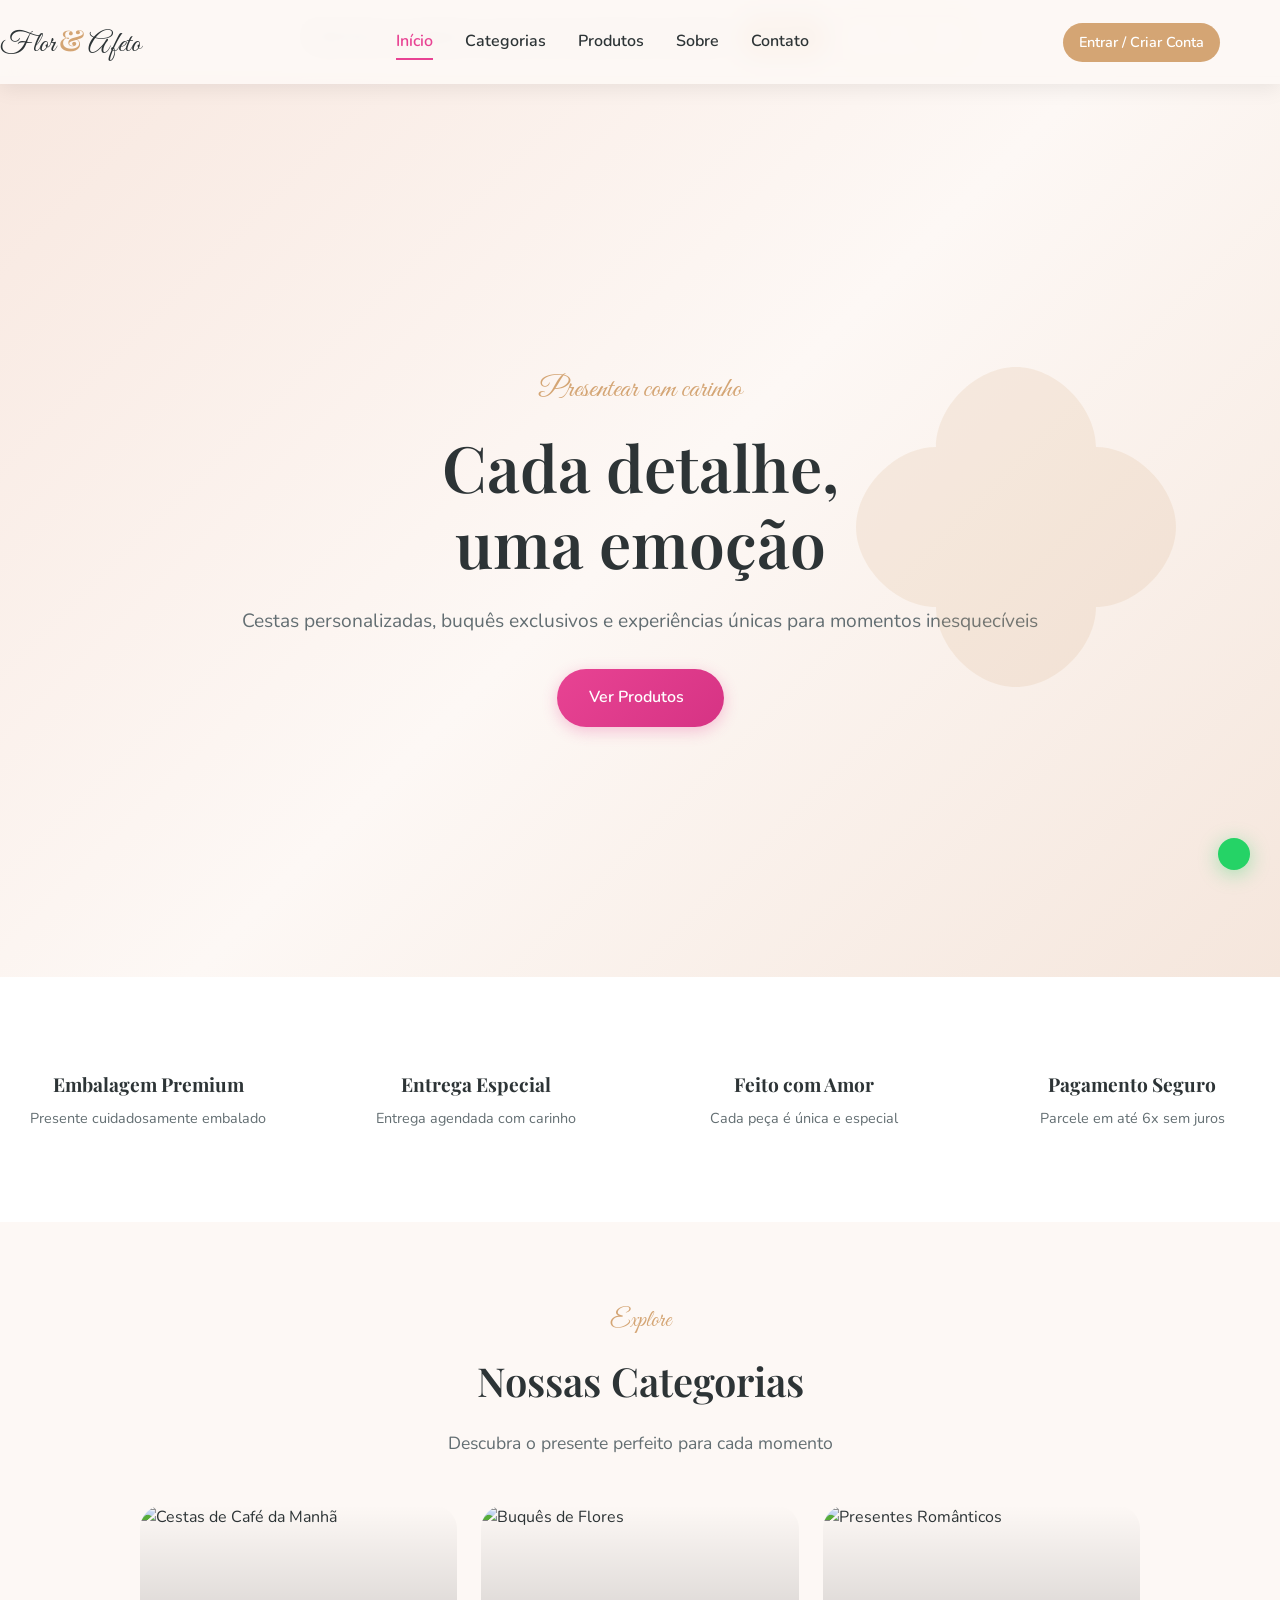
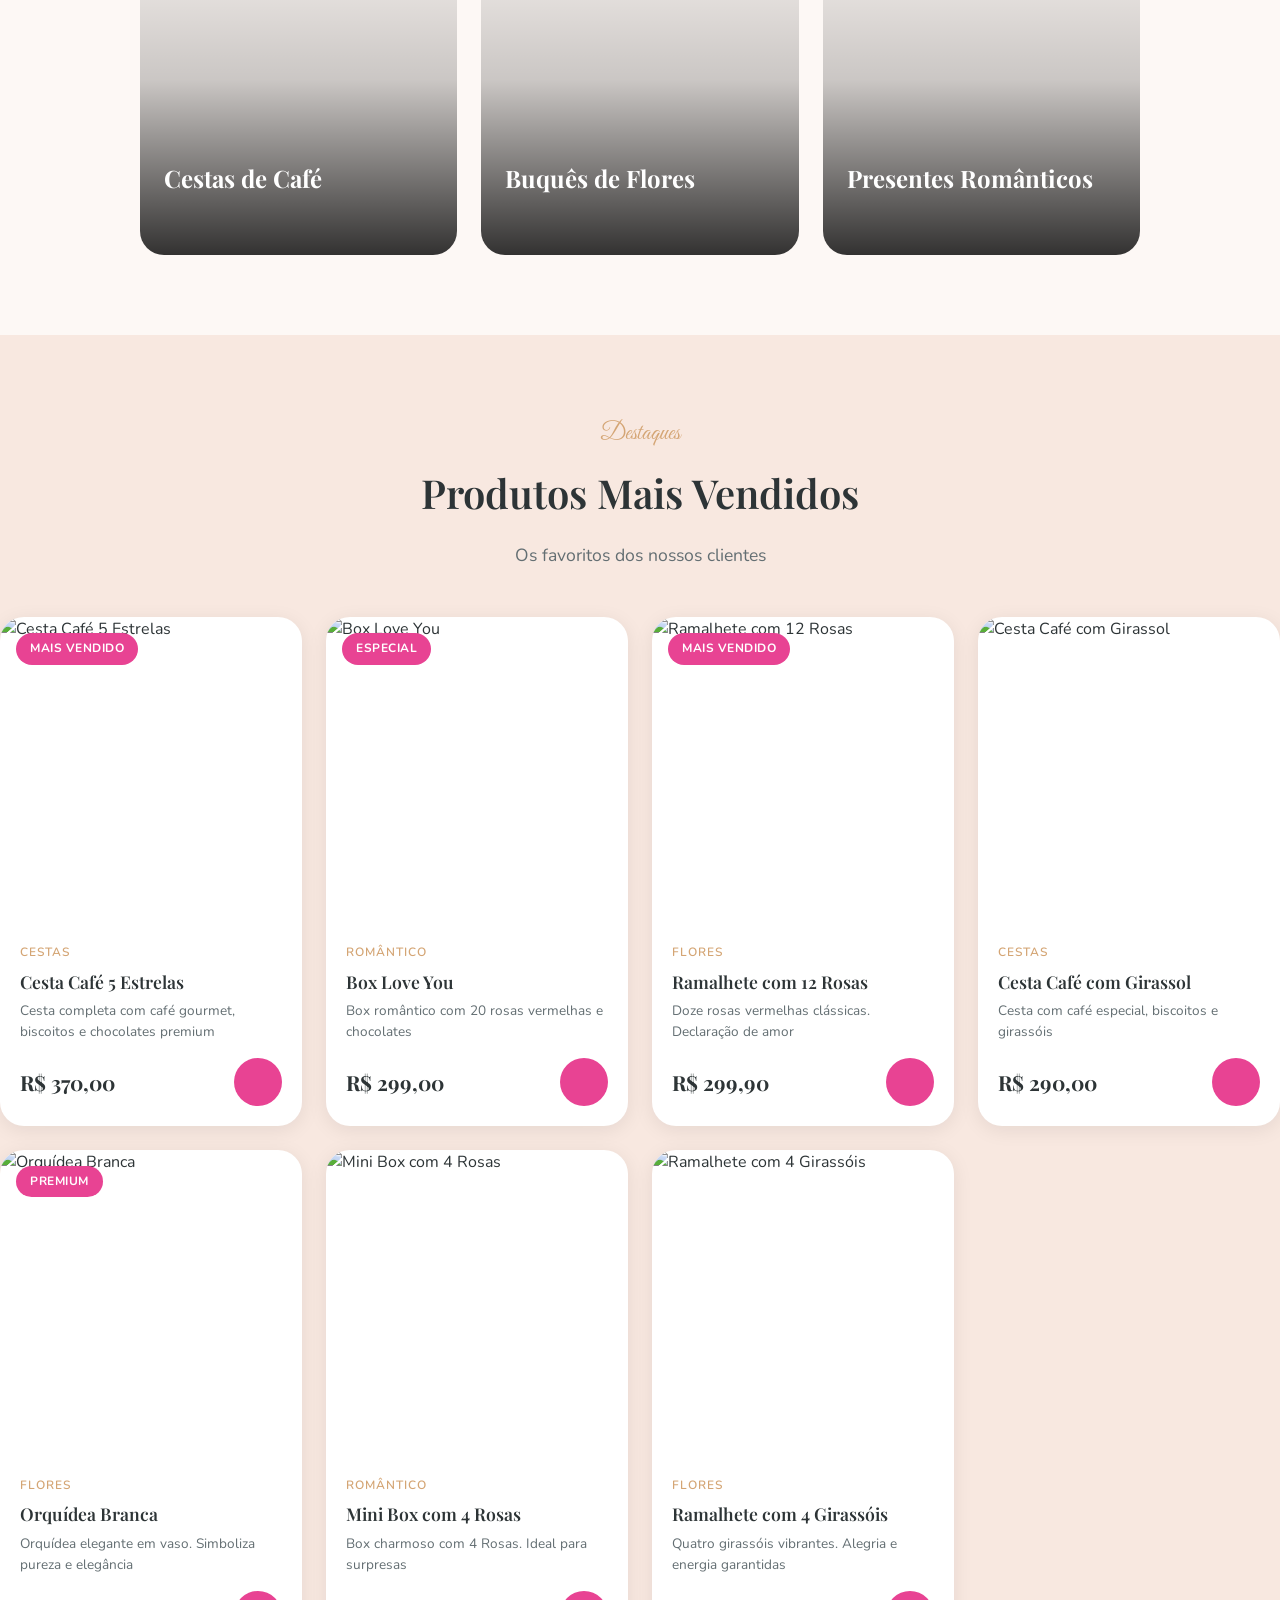
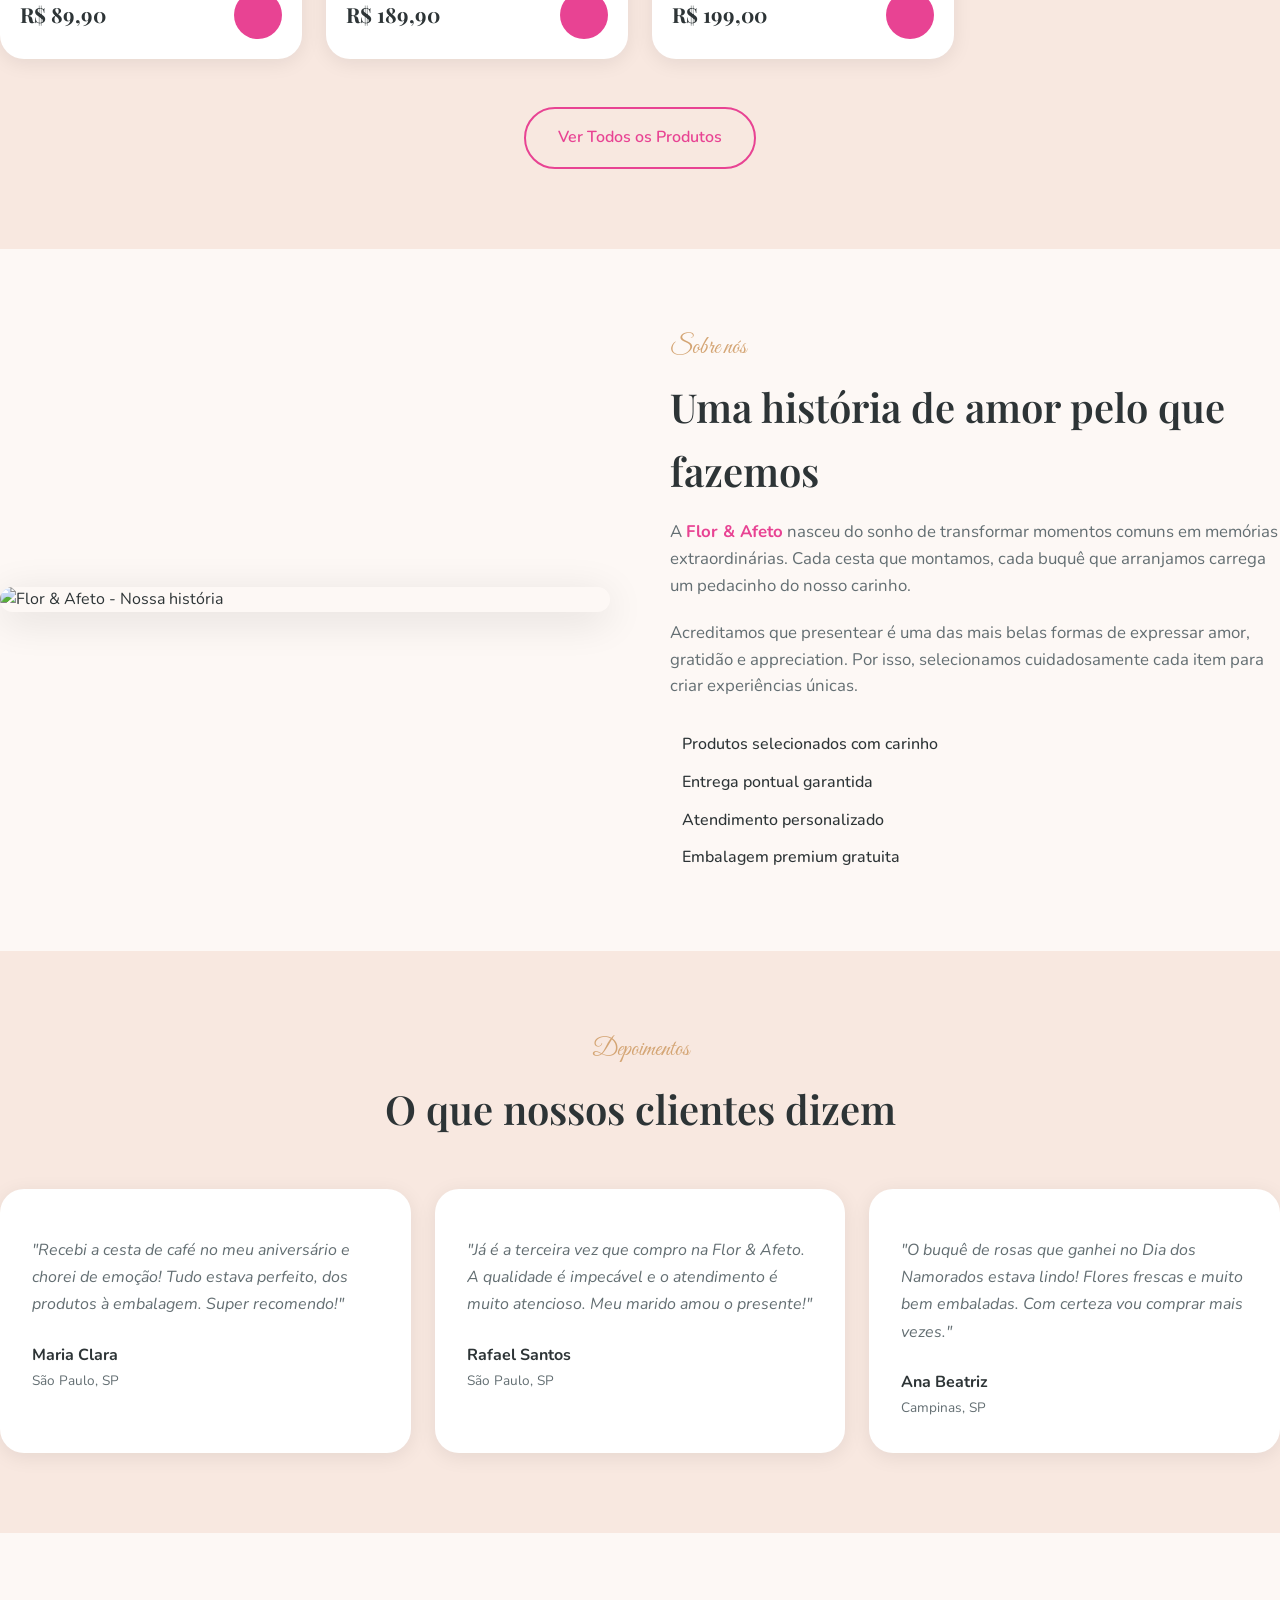
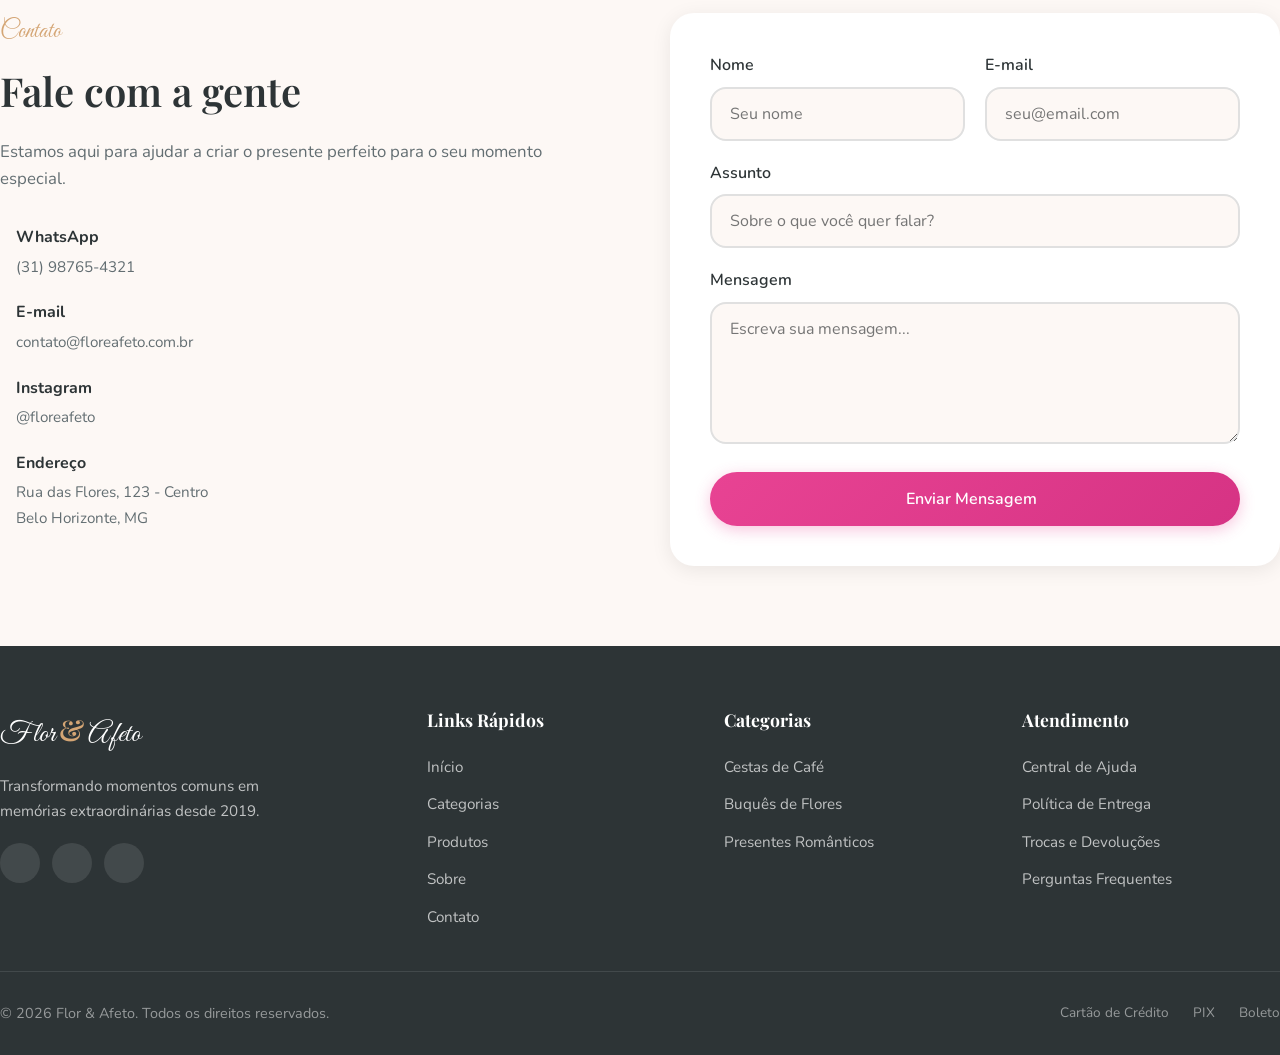
==== index.html @ a525cc41 "Add files via upload" ====
<!DOCTYPE html>
<html lang="pt-BR">
<head>
    <meta charset="UTF-8">
    <meta name="viewport" content="width=device-width, initial-scale=1.0">
    <meta name="description" content="Flor & Afeto - Cestas de café da manhã, buquês de flores e presentes românticos. Surpreenda quem você ama!">
    <title>Flor & Afeto | Presentes que Encantam</title>
    <link rel="preconnect" href="https://fonts.googleapis.com">
    <link rel="preconnect" href="https://fonts.gstatic.com" crossorigin>
    <link href="https://fonts.googleapis.com/css2?family=Great+Vibes&family=Nunito:wght@400;500;600;700&family=Playfair+Display:wght@400;500;600;700&display=swap" rel="stylesheet">
    <link rel="stylesheet" href="https://unpkg.com/@phosphor-icons/web@2.0.3/src/regular/style.css">
    <link rel="stylesheet" href="style.css">
</head>
<body>
    <header class="header" id="header">
        <div class="container header-content">
            <a href="#" class="logo">
                <span class="logo-script">Flor</span>
                <span class="logo-amp">&</span>
                <span class="logo-script">Afeto</span>
            </a>
            
            <nav class="nav" id="nav">
                <ul class="nav-list">
                    <li><a href="#home" class="nav-link active">Início</a></li>
                    <li><a href="#categorias" class="nav-link">Categorias</a></li>
                    <li><a href="#produtos" class="nav-link">Produtos</a></li>
                    <li><a href="#sobre" class="nav-link">Sobre</a></li>
                    <li><a href="#contato" class="nav-link">Contato</a></li>
                </ul>
            </nav>

            <div class="header-actions">
                <a href="conta.html" class="btn-entrar-header" id="btnEntrarHeader" style="background: var(--primary); color: #fff; padding: 8px 16px; border-radius: 20px; text-decoration: none; font-weight: 600; font-size: 0.9rem;">
                    Entrar / Criar Conta
                </a>
                <a href="carrinho.html" class="action-btn cart-btn" aria-label="Carrinho">
                    <i class="ph ph-tote"></i>
                    <span class="cart-count" id="cartCount">0</span>
                </a>
                <button class="menu-toggle" id="menuToggle" aria-label="Menu">
                    <i class="ph ph-list"></i>
                </button>
            </div>
        </div>
    </header>

    <div class="welcome-banner" id="welcomeBanner" style="background: linear-gradient(135deg, var(--primary), var(--primary-dark)); color: #fff; padding: 15px; text-align: center; display: none;">
        <div class="container">
            <p>Olá, <strong id="welcomeName"></strong>! Bem-vindo de volta! <a href="minha-conta.html" style="color: #fff; text-decoration: underline;">Ver minha conta</a></p>
        </div>
    </div>

    <div class="welcome-banner" id="loginBanner" style="background: #f0f0f0; padding: 15px; text-align: center; border-bottom: 1px solid #ddd;">
        <div class="container" style="display: flex; align-items: center; justify-content: center; gap: 15px; flex-wrap: wrap;">
            <p style="margin: 0;">Olá! Entre ou cadastre-se para uma experiência completa!</p>
            <a href="conta.html?mode=login" class="btn" style="background: var(--primary); color: #fff; padding: 8px 20px; border-radius: 20px; text-decoration: none; font-weight: 600;">Entrar</a>
            <a href="conta.html?mode=register" class="btn" style="background: #fff; color: var(--primary); padding: 8px 20px; border-radius: 20px; text-decoration: none; font-weight: 600; border: 2px solid var(--primary);">Criar Conta</a>
        </div>
    </div>

    <main>
        <section class="hero" id="home">
            <div class="hero-bg"></div>
            <div class="container hero-content">
                <p class="hero-subtitle">Presentear com carinho</p>
                <h1 class="hero-title">
                    <span class="hero-title-line">Cada detalhe,</span>
                    <span class="hero-title-line">uma emoção</span>
                </h1>
                <p class="hero-text">Cestas personalizadas, buquês exclusivos e experiências únicas para momentos inesquecíveis</p>
                <a href="#produtos" class="btn btn-primary">
                    <span>Ver Produtos</span>
                    <i class="ph ph-arrow-right"></i>
                </a>
            </div>
            <div class="hero-decoration">
                <svg viewBox="0 0 200 200" class="decoration-flower">
                    <path fill="currentColor" d="M100,20 C120,20 140,40 140,60 C160,60 180,80 180,100 C180,120 160,140 140,140 C140,160 120,180 100,180 C80,180 60,160 60,140 C40,140 20,120 20,100 C20,80 40,60 60,60 C60,40 80,20 100,20 Z"/>
                </svg>
            </div>
        </section>

        <section class="features">
            <div class="container">
                <div class="features-grid">
                    <div class="feature-item">
                        <i class="ph ph-gift"></i>
                        <h3>Embalagem Premium</h3>
                        <p>Presente cuidadosamente embalado</p>
                    </div>
                    <div class="feature-item">
                        <i class="ph ph-truck"></i>
                        <h3>Entrega Especial</h3>
                        <p>Entrega agendada com carinho</p>
                    </div>
                    <div class="feature-item">
                        <i class="ph ph-heart"></i>
                        <h3>Feito com Amor</h3>
                        <p>Cada peça é única e especial</p>
                    </div>
                    <div class="feature-item">
                        <i class="ph ph-credit-card"></i>
                        <h3>Pagamento Seguro</h3>
                        <p>Parcele em até 6x sem juros</p>
                    </div>
                </div>
            </div>
        </section>

        <section class="categorias" id="categorias">
            <div class="container">
                <div class="section-header">
                    <span class="section-tag">Explore</span>
                    <h2 class="section-title">Nossas Categorias</h2>
                    <p class="section-subtitle">Descubra o presente perfeito para cada momento</p>
                </div>
                
                <div class="categorias-grid">
                    <a href="#" class="categoria-card">
                        <div class="categoria-image">
                            <img src="https://i.ibb.co/b5hc6ZSD/Bandeja-de-caf-5-estrelas.png" alt="Cestas de Café da Manhã">
                        </div>
                        <div class="categoria-overlay"></div>
                        <div class="categoria-content">
                            <h3>Cestas de Café</h3>
                            <span class="categoria-link">
                                Ver produtos <i class="ph ph-arrow-right"></i>
                            </span>
                        </div>
                    </a>
                    
                    <a href="#" class="categoria-card">
                        <div class="categoria-image">
                            <img src="https://i.ibb.co/7dTwxJ7t/Ramalhete-com-12-rosas.png" alt="Buquês de Flores">
                        </div>
                        <div class="categoria-overlay"></div>
                        <div class="categoria-content">
                            <h3>Buquês de Flores</h3>
                            <span class="categoria-link">
                                Ver produtos <i class="ph ph-arrow-right"></i>
                            </span>
                        </div>
                    </a>
                    
                    <a href="#" class="categoria-card">
                        <div class="categoria-image">
                            <img src="https://i.ibb.co/zVLy6tqm/Box-love-you.png" alt="Presentes Românticos">
                        </div>
                        <div class="categoria-overlay"></div>
                        <div class="categoria-content">
                            <h3>Presentes Românticos</h3>
                            <span class="categoria-link">
                                Ver produtos <i class="ph ph-arrow-right"></i>
                            </span>
                        </div>
                    </a>
                </div>
            </div>
        </section>

        <section class="produtos" id="produtos">
            <div class="container">
                <div class="section-header">
                    <span class="section-tag">Destaques</span>
                    <h2 class="section-title">Produtos Mais Vendidos</h2>
                    <p class="section-subtitle">Os favoritos dos nossos clientes</p>
                </div>

                <div class="produtos-grid">
                    <article class="produto-card" data-id="1" onclick="abrirProdutoModal(1)">
                        <div class="produto-badge">Mais vendido</div>
                        <div class="produto-image">
                            <img src="https://i.ibb.co/b5hc6ZSD/Bandeja-de-caf-5-estrelas.png" alt="Cesta Café 5 Estrelas">
                        </div>
                        <div class="produto-content">
                            <span class="produto-categoria">Cestas</span>
                            <h3 class="produto-title">Cesta Café 5 Estrelas</h3>
                            <p class="produto-desc">Cesta completa com café gourmet, biscoitos e chocolates premium</p>
                            <div class="produto-footer">
                                <span class="produto-preco">R$ 370,00</span>
                                <button class="btn btn-cart" onclick="event.stopPropagation(); addToCart(1, 'Cesta Café 5 Estrelas', 370.00)">
                                    <i class="ph ph-shopping-bag"></i>
                                </button>
                            </div>
                        </div>
                    </article>

                    <article class="produto-card" data-id="5" onclick="abrirProdutoModal(5)">
                        <div class="produto-badge">Especial</div>
                        <div class="produto-image">
                            <img src="https://i.ibb.co/zVLy6tqm/Box-love-you.png" alt="Box Love You">
                        </div>
                        <div class="produto-content">
                            <span class="produto-categoria">Romântico</span>
                            <h3 class="produto-title">Box Love You</h3>
                            <p class="produto-desc">Box romântico com 20 rosas vermelhas e chocolates</p>
                            <div class="produto-footer">
                                <span class="produto-preco">R$ 299,00</span>
                                <button class="btn btn-cart" onclick="event.stopPropagation(); addToCart(5, 'Box Love You', 299.00)">
                                    <i class="ph ph-shopping-bag"></i>
                                </button>
                            </div>
                        </div>
                    </article>

                    <article class="produto-card" data-id="14" onclick="abrirProdutoModal(14)">
                        <div class="produto-badge">Mais vendido</div>
                        <div class="produto-image">
                            <img src="https://i.ibb.co/7dTwxJ7t/Ramalhete-com-12-rosas.png" alt="Ramalhete com 12 Rosas">
                        </div>
                        <div class="produto-content">
                            <span class="produto-categoria">Flores</span>
                            <h3 class="produto-title">Ramalhete com 12 Rosas</h3>
                            <p class="produto-desc">Doze rosas vermelhas clássicas. Declaração de amor</p>
                            <div class="produto-footer">
                                <span class="produto-preco">R$ 299,90</span>
                                <button class="btn btn-cart" onclick="event.stopPropagation(); addToCart(14, 'Ramalhete com 12 Rosas', 299.90)">
                                    <i class="ph ph-shopping-bag"></i>
                                </button>
                            </div>
                        </div>
                    </article>

                    <article class="produto-card" data-id="2" onclick="abrirProdutoModal(2)">
                        <div class="produto-image">
                            <img src="https://i.ibb.co/HfGWJpn7/Bandeja-de-cafe-com-girassol-e-mimos.png" alt="Cesta Café com Girassol">
                        </div>
                        <div class="produto-content">
                            <span class="produto-categoria">Cestas</span>
                            <h3 class="produto-title">Cesta Café com Girassol</h3>
                            <p class="produto-desc">Cesta com café especial, biscoitos e girassóis</p>
                            <div class="produto-footer">
                                <span class="produto-preco">R$ 290,00</span>
                                <button class="btn btn-cart" onclick="event.stopPropagation(); addToCart(2, 'Cesta Café com Girassol', 290.00)">
                                    <i class="ph ph-shopping-bag"></i>
                                </button>
                            </div>
                        </div>
                    </article>

                    <article class="produto-card" data-id="8" onclick="abrirProdutoModal(8)">
                        <div class="produto-badge">Premium</div>
                        <div class="produto-image">
                            <img src="https://i.ibb.co/rK8gKqh3/Orqu-dea-branca.png" alt="Orquídea Branca">
                        </div>
                        <div class="produto-content">
                            <span class="produto-categoria">Flores</span>
                            <h3 class="produto-title">Orquídea Branca</h3>
                            <p class="produto-desc">Orquídea elegante em vaso. Simboliza pureza e elegância</p>
                            <div class="produto-footer">
                                <span class="produto-preco">R$ 89,90</span>
                                <button class="btn btn-cart" onclick="event.stopPropagation(); addToCart(8, 'Orquídea Branca', 89.90)">
                                    <i class="ph ph-shopping-bag"></i>
                                </button>
                            </div>
                        </div>
                    </article>

                    <article class="produto-card" data-id="7" onclick="abrirProdutoModal(7)">
                        <div class="produto-image">
                            <img src="https://i.ibb.co/v6NSfcHD/Mini-box-com-4-rosas.png" alt="Mini Box com 4 Rosas">
                        </div>
                        <div class="produto-content">
                            <span class="produto-categoria">Romântico</span>
                            <h3 class="produto-title">Mini Box com 4 Rosas</h3>
                            <p class="produto-desc">Box charmoso com 4 Rosas. Ideal para surpresas</p>
                            <div class="produto-footer">
                                <span class="produto-preco">R$ 189,90</span>
                                <button class="btn btn-cart" onclick="event.stopPropagation(); addToCart(7, 'Mini Box com 4 Rosas', 189.90)">
                                    <i class="ph ph-shopping-bag"></i>
                                </button>
                            </div>
                        </div>
                    </article>

                    <article class="produto-card" data-id="17" onclick="abrirProdutoModal(17)">
                        <div class="produto-image">
                            <img src="https://i.ibb.co/FbbLmSxL/Ramalhete-com-4-girass-is.png" alt="Ramalhete com 4 Girassóis">
                        </div>
                        <div class="produto-content">
                            <span class="produto-categoria">Flores</span>
                            <h3 class="produto-title">Ramalhete com 4 Girassóis</h3>
                            <p class="produto-desc">Quatro girassóis vibrantes. Alegria e energia garantidas</p>
                            <div class="produto-footer">
                                <span class="produto-preco">R$ 199,00</span>
                                <button class="btn btn-cart" onclick="event.stopPropagation(); addToCart(17, 'Ramalhete com 4 Girassóis', 199.00)">
                                    <i class="ph ph-shopping-bag"></i>
                                </button>
                            </div>
                        </div>
                    </article>
                </div>

                <div class="produtos-cta">
                    <a href="produtos.html" class="btn btn-secondary">Ver Todos os Produtos</a>
                </div>
            </div>
        </section>

        <section class="sobre" id="sobre">
            <div class="container">
                <div class="sobre-grid">
                    <div class="sobre-image">
                        <img src="https://i.ibb.co/4nxq9tNk/Logo-floral-elegante-com-toques-dourados.png" alt="Flor & Afeto - Nossa história">
                    </div>
                    <div class="sobre-content">
                        <span class="section-tag">Sobre nós</span>
                        <h2 class="section-title">Uma história de amor pelo que fazemos</h2>
                        <p class="sobre-text">
                            A <strong>Flor & Afeto</strong> nasceu do sonho de transformar momentos comuns em memórias extraordinárias. 
                            Cada cesta que montamos, cada buquê que arranjamos carrega um pedacinho do nosso carinho.
                        </p>
                        <p class="sobre-text">
                            Acreditamos que presentear é uma das mais belas formas de expressar amor, gratidão e appreciation. 
                            Por isso, selecionamos cuidadosamente cada item para criar experiências únicas.
                        </p>
                        <div class="sobre-benefits">
                            <div class="benefit-item">
                                <i class="ph ph-check-circle"></i>
                                <span>Produtos selecionados com carinho</span>
                            </div>
                            <div class="benefit-item">
                                <i class="ph ph-check-circle"></i>
                                <span>Entrega pontual garantida</span>
                            </div>
                            <div class="benefit-item">
                                <i class="ph ph-check-circle"></i>
                                <span>Atendimento personalizado</span>
                            </div>
                            <div class="benefit-item">
                                <i class="ph ph-check-circle"></i>
                                <span>Embalagem premium gratuita</span>
                            </div>
                        </div>
                    </div>
                </div>
            </div>
        </section>

        <section class="depoimentos">
            <div class="container">
                <div class="section-header">
                    <span class="section-tag">Depoimentos</span>
                    <h2 class="section-title">O que nossos clientes dizem</h2>
                </div>
                
                <div class="depoimentos-grid">
                    <div class="depoimento-card">
                        <div class="depoimento-stars">
                            <i class="ph ph-star-fill"></i>
                            <i class="ph ph-star-fill"></i>
                            <i class="ph ph-star-fill"></i>
                            <i class="ph ph-star-fill"></i>
                            <i class="ph ph-star-fill"></i>
                        </div>
                        <p class="depoimento-text">
                            "Recebi a cesta de café no meu aniversário e chorei de emoção! Tudo estava perfeito, 
                            dos produtos à embalagem. Super recomendo!"
                        </p>
                        <div class="depoimento-autor">
                                <div>
                                    <strong>Maria Clara</strong>
                                    <span>São Paulo, SP</span>
                                </div>
                            </div>
                    </div>

                    <div class="depoimento-card">
                        <div class="depoimento-stars">
                            <i class="ph ph-star-fill"></i>
                            <i class="ph ph-star-fill"></i>
                            <i class="ph ph-star-fill"></i>
                            <i class="ph ph-star-fill"></i>
                            <i class="ph ph-star-fill"></i>
                        </div>
                        <p class="depoimento-text">
                            "Já é a terceira vez que compro na Flor & Afeto. A qualidade é impecável e o atendimento 
                            é muito atencioso. Meu marido amou o presente!"
                        </p>
                        <div class="depoimento-autor">
                                <div>
                                    <strong>Rafael Santos</strong>
                                    <span>São Paulo, SP</span>
                                </div>
                            </div>
                    </div>

                    <div class="depoimento-card">
                        <div class="depoimento-stars">
                            <i class="ph ph-star-fill"></i>
                            <i class="ph ph-star-fill"></i>
                            <i class="ph ph-star-fill"></i>
                            <i class="ph ph-star-fill"></i>
                            <i class="ph ph-star-fill"></i>
                        </div>
                        <p class="depoimento-text">
                            "O buquê de rosas que ganhei no Dia dos Namorados estava lindo! Flores frescas e 
                            muito bem embaladas. Com certeza vou comprar mais vezes."
                        </p>
                        <div class="depoimento-autor">
                                <div>
                                    <strong>Ana Beatriz</strong>
                                    <span>Campinas, SP</span>
                                </div>
                            </div>
                    </div>
                </div>
            </div>
        </section>

        <section class="contato" id="contato">
            <div class="container">
                <div class="contato-grid">
                    <div class="contato-info">
                        <span class="section-tag">Contato</span>
                        <h2 class="section-title">Fale com a gente</h2>
                        <p class="contato-text">
                            Estamos aqui para ajudar a criar o presente perfeito para o seu momento especial.
                        </p>
                        
                        <div class="contato-items">
                            <div class="contato-item">
                                <i class="ph ph-whatsapp-logo"></i>
                                <div>
                                    <strong>WhatsApp</strong>
                                    <span>(31) 98765-4321</span>
                                </div>
                            </div>
                            <div class="contato-item">
                                <i class="ph ph-envelope"></i>
                                <div>
                                    <strong>E-mail</strong>
                                    <span>contato@floreafeto.com.br</span>
                                </div>
                            </div>
                            <div class="contato-item">
                                <i class="ph ph-instagram-logo"></i>
                                <div>
                                    <strong>Instagram</strong>
                                    <span>@floreafeto</span>
                                </div>
                            </div>
                            <div class="contato-item">
                                <i class="ph ph-map-pin"></i>
                                <div>
                                    <strong>Endereço</strong>
                                    <span>Rua das Flores, 123 - Centro<br>Belo Horizonte, MG</span>
                                </div>
                            </div>
                        </div>
                    </div>
                    
                    <form class="contato-form" id="contatoForm">
                        <div class="form-row">
                            <div class="form-group">
                                <label for="nome">Nome</label>
                                <input type="text" id="nome" placeholder="Seu nome" required>
                            </div>
                            <div class="form-group">
                                <label for="email">E-mail</label>
                                <input type="email" id="email" placeholder="seu@email.com" required>
                            </div>
                        </div>
                        <div class="form-group">
                            <label for="assunto">Assunto</label>
                            <input type="text" id="assunto" placeholder="Sobre o que você quer falar?" required>
                        </div>
                        <div class="form-group">
                            <label for="mensagem">Mensagem</label>
                            <textarea id="mensagem" rows="5" placeholder="Escreva sua mensagem..." required></textarea>
                        </div>
                        <button type="submit" class="btn btn-primary btn-block">
                            <span>Enviar Mensagem</span>
                            <i class="ph ph-paper-plane-tilt"></i>
                        </button>
                    </form>
                </div>
            </div>
        </section>
    </main>

    <footer class="footer">
        <div class="container">
            <div class="footer-grid">
                <div class="footer-brand">
                    <a href="#" class="logo">
                        <span class="logo-script">Flor</span>
                        <span class="logo-amp">&</span>
                        <span class="logo-script">Afeto</span>
                    </a>
                    <p>Transformando momentos comuns em memórias extraordinárias desde 2019.</p>
                    <div class="footer-social">
                        <a href="#" aria-label="Instagram"><i class="ph ph-instagram-logo"></i></a>
                        <a href="#" aria-label="Facebook"><i class="ph ph-facebook-logo"></i></a>
                        <a href="#" aria-label="WhatsApp"><i class="ph ph-whatsapp-logo"></i></a>
                    </div>
                </div>
                
                <div class="footer-links">
                    <h4>Links Rápidos</h4>
                    <ul>
                        <li><a href="#home">Início</a></li>
                        <li><a href="#categorias">Categorias</a></li>
                        <li><a href="#produtos">Produtos</a></li>
                        <li><a href="#sobre">Sobre</a></li>
                        <li><a href="#contato">Contato</a></li>
                    </ul>
                </div>
                
                <div class="footer-links">
                    <h4>Categorias</h4>
                    <ul>
                        <li><a href="#">Cestas de Café</a></li>
                        <li><a href="#">Buquês de Flores</a></li>
                        <li><a href="#">Presentes Românticos</a></li>
                    </ul>
                </div>
                
                <div class="footer-links">
                    <h4>Atendimento</h4>
                    <ul>
                        <li><a href="#">Central de Ajuda</a></li>
                        <li><a href="#">Política de Entrega</a></li>
                        <li><a href="#">Trocas e Devoluções</a></li>
                        <li><a href="#">Perguntas Frequentes</a></li>
                    </ul>
                </div>
            </div>
            
            <div class="footer-bottom">
                <p>&copy; 2026 Flor & Afeto. Todos os direitos reservados.</p>
                <div class="footer-payments">
                    <i class="ph ph-credit-card"></i>
                    <span>Cartão de Crédito</span>
                    <i class="ph ph-barcode"></i>
                    <span>PIX</span>
                    <i class="ph ph-bank"></i>
                    <span>Boleto</span>
                </div>
            </div>
        </div>
    </footer>

    <div class="toast" id="toast">
        <div class="toast-content">
            <i class="ph ph-check-circle"></i>
            <div>
                <strong>Adicionado ao carrinho!</strong>
                <span id="toastProduct">Produto</span>
            </div>
        </div>
    </div>

    <div class="produto-modal" id="produtoModal">
        <div class="produto-modal-overlay" onclick="fecharProdutoModal()"></div>
        <div class="produto-modal-content">
            <button class="produto-modal-close" onclick="fecharProdutoModal()">
                <i class="ph ph-x"></i>
            </button>
            <img id="modalImagem" src="" alt="">
            <div class="produto-modal-info">
                <span class="produto-modal-categoria" id="modalCategoria"></span>
                <h2 class="produto-modal-title" id="modalNome"></h2>
                <p class="produto-modal-desc" id="modalDescricao"></p>
                <div class="produto-modal-inclui">
                    <h4><i class="ph ph-gift"></i> O que está incluído:</h4>
                    <ul id="modalItens"></ul>
                </div>
                <div class="produto-modal-politica">
                    <div class="politica-item">
                        <h4><i class="ph ph-heart-message"></i> Dedicatória/Mensagem</h4>
                        <p>É possível incluir uma mensagem junto ao seu presente! Prossiga com a compra e no campo dados de entrega basta digitar a sua mensagem. Não esqueça de assinar o cartão!<br><br>Caso queira enviar Anonimamente Selecione "Não Quero Mensagem" ou Digite sua mensagem e não assine o cartão. Este campo se encontra na última etapa de seu pedido.</p>
                    </div>
                    <div class="politica-item">
                        <h4><i class="ph ph-arrow-counter-clockwise"></i> Política de Troca</h4>
                        <p>Por se tratar de produtos perecíveis e sazonais, os mesmos podem variar de acordo com a época do ano, estação vigente ou climas inesperados. Porém prezamos ao máximo para enviar nossos arranjos com qualidade excepcional, flores frescas e embaladas com todo carinho e segurança. Poderá em alguns casos haver substituições para que o pedido seja entregue dentro do nosso padrão e prazo requisitado.</p>
                    </div>
                </div>
                <div class="produto-modal-preco">
                    <span class="preco-antigo" id="modalPrecoAntigo"></span>
                    <span class="preco-atual" id="modalPreco"></span>
                </div>
                <button class="btn btn-primary btn-add-cart" id="modalAddCart">
                    <i class="ph ph-shopping-bag"></i>
                    Adicionar ao Carrinho
                </button>
            </div>
        </div>
    </div>

    <script src="produtos-data.js"></script>
    <script src="produtos.js"></script>
    <script src="script.js"></script>
    <script>
        // Check user login and show welcome message
        var userData = localStorage.getItem('florAfetoUser');
        var btnEntrar = document.getElementById('btnEntrarHeader');
        
        if (userData) {
            var user = JSON.parse(userData);
            document.getElementById('welcomeBanner').style.display = 'block';
            document.getElementById('welcomeName').textContent = user.nome || user.email;
            document.getElementById('loginBanner').style.display = 'none';
            if (btnEntrar) {
                btnEntrar.textContent = 'Minha Conta';
                btnEntrar.href = 'minha-conta.html';
            }
        } else {
            document.getElementById('welcomeBanner').style.display = 'none';
            document.getElementById('loginBanner').style.display = 'block';
            if (btnEntrar) {
                btnEntrar.textContent = 'Entrar / Criar Conta';
                btnEntrar.href = 'conta.html';
            }
        }
    </script>
</body>
</html>
---- style.css ----
:root {
    --primary: #D4A574;
    --primary-dark: #c49565;
    --secondary: #2D3436;
    --accent: #E84393;
    --accent-dark: #d63384;
    --background: #FDF8F5;
    --background-alt: #F8E8E0;
    --text: #2D3436;
    --text-light: #636e72;
    --white: #FFFFFF;
    --shadow: 0 4px 20px rgba(0, 0, 0, 0.08);
    --shadow-lg: 0 8px 40px rgba(0, 0, 0, 0.12);
    --radius: 16px;
    --radius-lg: 24px;
    --radius-full: 50px;
    --transition: 0.3s ease;
}

* {
    margin: 0;
    padding: 0;
    box-sizing: border-box;
}

html {
    scroll-behavior: smooth;
}

body {
    font-family: 'Nunito', sans-serif;
    background-color: var(--background);
    color: var(--text);
    line-height: 1.6;
    overflow-x: hidden;
}

img {
    max-width: 100%;
    height: auto;
    display: block;
}

a {
    text-decoration: none;
    color: inherit;
}

ul {
    list-style: none;
}
}

.container {
    width: 100%;
    max-width: 1400px;
    margin: 0 auto;
    padding: 0 24px;
}

.btn {
    display: inline-flex;
    align-items: center;
    justify-content: center;
    gap: 8px;
    padding: 16px 32px;
    border-radius: var(--radius-full);
    font-family: 'Nunito', sans-serif;
    font-weight: 600;
    font-size: 1rem;
    cursor: pointer;
    border: none;
    transition: var(--transition);
}

.btn-primary {
    background: linear-gradient(135deg, var(--accent), var(--accent-dark));
    color: var(--white);
    box-shadow: 0 4px 15px rgba(232, 67, 147, 0.3);
}

.btn-primary:hover {
    transform: translateY(-2px);
    box-shadow: 0 6px 20px rgba(232, 67, 147, 0.4);
}

.btn-primary:active {
    transform: scale(0.98);
}

.btn-secondary {
    background: transparent;
    color: var(--accent);
    border: 2px solid var(--accent);
}

.btn-secondary:hover {
    background: var(--accent);
    color: var(--white);
}

.btn-cart {
    width: 48px;
    height: 48px;
    padding: 0;
    border-radius: 50%;
    background: var(--accent);
    color: var(--white);
}

.btn-cart:hover {
    background: var(--accent-dark);
    transform: scale(1.1);
}

.btn-block {
    width: 100%;
}

.section-header {
    text-align: center;
    margin-bottom: 48px;
}

.section-tag {
    display: inline-block;
    font-family: 'Great Vibes', cursive;
    font-size: 1.5rem;
    color: var(--primary);
    margin-bottom: 8px;
}

.section-title {
    font-family: 'Playfair Display', serif;
    font-size: 2.5rem;
    font-weight: 600;
    color: var(--secondary);
    margin-bottom: 16px;
}

.section-subtitle {
    font-size: 1.1rem;
    color: var(--text-light);
    max-width: 500px;
    margin: 0 auto;
}

.header {
    position: fixed;
    top: 0;
    left: 0;
    right: 0;
    z-index: 1000;
    background: rgba(253, 248, 245, 0.95);
    backdrop-filter: blur(10px);
    box-shadow: var(--shadow);
    padding: 16px 0;
}

.header-content {
    display: flex;
    align-items: center;
    justify-content: space-between;
}

.logo {
    display: flex;
    align-items: baseline;
    gap: 4px;
    font-size: 1.8rem;
}

.logo-script {
    font-family: 'Great Vibes', cursive;
    color: var(--secondary);
}

.logo-amp {
    font-family: 'Playfair Display', serif;
    color: var(--primary);
    font-weight: 600;
}

.nav-list {
    display: flex;
    gap: 32px;
}

.nav-link {
    position: relative;
    font-weight: 600;
    color: var(--text);
    padding: 8px 0;
    transition: var(--transition);
}

.nav-link::after {
    content: '';
    position: absolute;
    bottom: 0;
    left: 0;
    width: 0;
    height: 2px;
    background: var(--accent);
    transition: var(--transition);
}

.nav-link:hover::after,
.nav-link.active::after {
    width: 100%;
}

.nav-link:hover,
.nav-link.active {
    color: var(--accent);
}

.header-actions {
    display: flex;
    align-items: center;
    gap: 16px;
}

.action-btn {
    position: relative;
    width: 44px;
    height: 44px;
    display: flex;
    align-items: center;
    justify-content: center;
    background: transparent;
    border: none;
    cursor: pointer;
    font-size: 1.4rem;
    color: var(--secondary);
    border-radius: 50%;
    transition: var(--transition);
    text-decoration: none;
}

a.action-btn {
    cursor: pointer;
}

.action-btn:hover {
    background: var(--background-alt);
    color: var(--accent);
}

.cart-count {
    position: absolute;
    top: 2px;
    right: 2px;
    width: 18px;
    height: 18px;
    background: var(--accent);
    color: var(--white);
    font-size: 0.7rem;
    font-weight: 700;
    border-radius: 50%;
    display: flex;
    align-items: center;
    justify-content: center;
}

.cart-count:empty,
.cart-count[data-count="0"] {
    display: none;
}

.menu-toggle {
    display: none;
    width: 44px;
    height: 44px;
    align-items: center;
    justify-content: center;
    background: transparent;
    border: none;
    cursor: pointer;
    font-size: 1.6rem;
    color: var(--secondary);
}

.hero {
    position: relative;
    min-height: 100vh;
    display: flex;
    align-items: center;
    justify-content: center;
    padding: 120px 0 80px;
    overflow: hidden;
}

.hero-bg {
    position: absolute;
    top: 0;
    left: 0;
    right: 0;
    bottom: 0;
    background: linear-gradient(135deg, var(--background-alt) 0%, var(--background) 50%, #f5e6dc 100%);
    z-index: -2;
}

.hero-bg::before {
    content: '';
    position: absolute;
    top: 0;
    right: 0;
    width: 50%;
    height: 100%;
    background: url('https://images.unsplash.com/photo-1487530811176-3780de880c2d?w=800&q=80') center/cover;
    opacity: 0.15;
    mask-image: linear-gradient(to left, black, transparent);
    -webkit-mask-image: linear-gradient(to left, black, transparent);
}

.hero-content {
    max-width: 800px;
    width: 100%;
    margin: 0 auto;
    text-align: center;
    animation: fadeInUp 0.8s ease;
}

@keyframes fadeInUp {
    from {
        opacity: 0;
        transform: translateY(30px);
    }
    to {
        opacity: 1;
        transform: translateY(0);
    }
}

.hero-subtitle {
    font-family: 'Great Vibes', cursive;
    font-size: 1.8rem;
    color: var(--primary);
    margin-bottom: 16px;
}

.hero-title {
    font-family: 'Playfair Display', serif;
    font-size: clamp(2.5rem, 5vw, 4rem);
    font-weight: 600;
    line-height: 1.2;
    margin-bottom: 24px;
    text-align: center;
}

.hero-title-line {
    display: block;
    margin: 0 auto;
}

.hero-text {
    font-size: 1.2rem;
    color: var(--text-light);
    margin-bottom: 32px;
    max-width: 100%;
}

.hero-decoration {
    position: absolute;
    right: 5%;
    top: 50%;
    transform: translateY(-50%);
    width: 400px;
    height: 400px;
    color: var(--primary);
    opacity: 0.15;
    animation: float 6s ease-in-out infinite;
}

@keyframes float {
    0%, 100% { transform: translateY(-50%) rotate(0deg); }
    50% { transform: translateY(-55%) rotate(10deg); }
}

.features {
    padding: 60px 0;
    background: var(--white);
}

.features-grid {
    display: grid;
    grid-template-columns: repeat(4, 1fr);
    gap: 32px;
}

.feature-item {
    text-align: center;
    padding: 32px 24px;
    border-radius: var(--radius);
    transition: var(--transition);
}

.feature-item:hover {
    background: var(--background);
}

.feature-item i {
    font-size: 3rem;
    color: var(--accent);
    margin-bottom: 16px;
}

.feature-item h3 {
    font-family: 'Playfair Display', serif;
    font-size: 1.2rem;
    margin-bottom: 8px;
    color: var(--secondary);
}

.feature-item p {
    font-size: 0.9rem;
    color: var(--text-light);
}

.categorias {
    padding: 80px 0;
}

.categorias-grid {
    display: grid;
    grid-template-columns: repeat(3, 1fr);
    gap: 24px;
    max-width: 1000px;
    margin: 0 auto;
}

.categoria-card {
    position: relative;
    height: 350px;
    border-radius: var(--radius-lg);
    overflow: hidden;
    cursor: pointer;
}

.categoria-image {
    position: absolute;
    top: 0;
    left: 0;
    width: 100%;
    height: 100%;
}

.categoria-image img {
    width: 100%;
    height: 100%;
    object-fit: cover;
    transition: transform 0.5s ease;
}

.categoria-card:hover .categoria-image img {
    transform: scale(1.1);
}

.categoria-overlay {
    position: absolute;
    top: 0;
    left: 0;
    right: 0;
    bottom: 0;
    background: linear-gradient(to top, rgba(0, 0, 0, 0.8) 0%, rgba(0, 0, 0, 0.2) 50%, transparent 100%);
    transition: var(--transition);
}

.categoria-card:hover .categoria-overlay {
    background: linear-gradient(to top, rgba(232, 67, 147, 0.9) 0%, rgba(232, 67, 147, 0.4) 50%, transparent 100%);
}

.categoria-content {
    position: absolute;
    bottom: 0;
    left: 0;
    right: 0;
    padding: 24px;
    color: var(--white);
    z-index: 1;
}

.categoria-content h3 {
    font-family: 'Playfair Display', serif;
    font-size: 1.5rem;
    margin-bottom: 8px;
}

.categoria-link {
    display: inline-flex;
    align-items: center;
    gap: 8px;
    font-size: 0.9rem;
    font-weight: 600;
    opacity: 0;
    transform: translateY(10px);
    transition: var(--transition);
}

.categoria-card:hover .categoria-link {
    opacity: 1;
    transform: translateY(0);
}

.produtos {
    padding: 80px 0;
    background: var(--background-alt);
}

.produtos-grid {
    display: grid;
    grid-template-columns: repeat(4, 1fr);
    gap: 24px;
}

.produto-card {
    position: relative;
    background: var(--white);
    border-radius: var(--radius-lg);
    overflow: hidden;
    box-shadow: var(--shadow);
    transition: var(--transition);
}

.produto-card:hover {
    transform: translateY(-8px);
    box-shadow: var(--shadow-lg);
}

.produto-badge {
    position: absolute;
    top: 16px;
    left: 16px;
    padding: 6px 14px;
    background: var(--accent);
    color: var(--white);
    font-size: 0.75rem;
    font-weight: 700;
    border-radius: var(--radius-full);
    text-transform: uppercase;
    letter-spacing: 0.5px;
    z-index: 1;
}

.produto-badge.desconto {
    background: #00b894;
}

.produto-image {
    position: relative;
    aspect-ratio: 1;
    overflow: hidden;
}

.produto-image img {
    width: 100%;
    height: 100%;
    object-fit: cover;
    transition: transform 0.5s ease;
}

.produto-card:hover .produto-image img {
    transform: scale(1.05);
}

.produto-content {
    padding: 20px;
}

.produto-categoria {
    display: inline-block;
    font-size: 0.75rem;
    font-weight: 600;
    color: var(--primary);
    text-transform: uppercase;
    letter-spacing: 1px;
    margin-bottom: 8px;
}

.produto-title {
    font-family: 'Playfair Display', serif;
    font-size: 1.1rem;
    font-weight: 600;
    color: var(--secondary);
    margin-bottom: 8px;
    line-height: 1.3;
}

.produto-desc {
    font-size: 0.85rem;
    color: var(--text-light);
    margin-bottom: 16px;
    line-height: 1.5;
}

.produto-footer {
    display: flex;
    align-items: center;
    justify-content: space-between;
}

.produto-preco {
    font-family: 'Playfair Display', serif;
    font-size: 1.3rem;
    font-weight: 700;
    color: var(--secondary);
}

.preco-antigo {
    font-size: 0.9rem;
    color: var(--text-light);
    text-decoration: line-through;
    margin-right: 8px;
    font-weight: 400;
}

.produtos-cta {
    text-align: center;
    margin-top: 48px;
}

.sobre {
    padding: 80px 0;
}

.sobre-grid {
    display: grid;
    grid-template-columns: 1fr 1fr;
    gap: 60px;
    align-items: center;
}

.sobre-image {
    position: relative;
}

.sobre-image img {
    border-radius: var(--radius-lg);
    box-shadow: var(--shadow-lg);
}

.sobre-image-accent {
    position: absolute;
    top: -20px;
    left: -20px;
    width: 100%;
    height: 100%;
    border: 3px solid var(--primary);
    border-radius: var(--radius-lg);
    z-index: -1;
}

.sobre-content .section-title {
    text-align: left;
}

.sobre-text {
    color: var(--text-light);
    margin-bottom: 20px;
    font-size: 1.05rem;
}

.sobre-text strong {
    color: var(--accent);
}

.sobre-benefits {
    display: grid;
    gap: 12px;
    margin-top: 32px;
}

.benefit-item {
    display: flex;
    align-items: center;
    gap: 12px;
    font-weight: 500;
}

.benefit-item i {
    font-size: 1.4rem;
    color: var(--accent);
}

.depoimentos {
    padding: 80px 0;
    background: var(--background-alt);
}

.depoimentos-grid {
    display: grid;
    grid-template-columns: repeat(3, 1fr);
    gap: 24px;
}

.depoimento-card {
    background: var(--white);
    padding: 32px;
    border-radius: var(--radius-lg);
    box-shadow: var(--shadow);
}

.depoimento-stars {
    display: flex;
    gap: 4px;
    margin-bottom: 16px;
}

.depoimento-stars i {
    color: #f1c40f;
    font-size: 1.1rem;
}

.depoimento-text {
    font-size: 1rem;
    color: var(--text-light);
    line-height: 1.7;
    margin-bottom: 24px;
    font-style: italic;
}

.depoimento-autor {
    display: flex;
    align-items: center;
    gap: 12px;
}

.depoimento-autor img {
    width: 50px;
    height: 50px;
    border-radius: 50%;
    object-fit: cover;
}

.depoimento-autor strong {
    display: block;
    color: var(--secondary);
}

.depoimento-autor span {
    font-size: 0.85rem;
    color: var(--text-light);
}

.newsletter {
    padding: 60px 0;
    background: linear-gradient(135deg, var(--accent), var(--accent-dark));
}

.newsletter-content {
    display: flex;
    align-items: center;
    justify-content: space-between;
    gap: 40px;
}

.newsletter-text {
    color: var(--white);
}

.newsletter-text h2 {
    font-family: 'Playfair Display', serif;
    font-size: 1.8rem;
    margin-bottom: 8px;
}

.newsletter-text p {
    opacity: 0.9;
}

.newsletter-form {
    flex: 1;
    max-width: 500px;
}

.input-group {
    display: flex;
    gap: 12px;
}

.input-group input {
    flex: 1;
    padding: 16px 24px;
    border: none;
    border-radius: var(--radius-full);
    font-family: 'Nunito', sans-serif;
    font-size: 1rem;
    background: var(--white);
}

.input-group input:focus {
    outline: 3px solid rgba(255, 255, 255, 0.3);
}

.input-group .btn-primary {
    background: var(--secondary);
    box-shadow: 0 4px 15px rgba(0, 0, 0, 0.2);
}

.input-group .btn-primary:hover {
    background: var(--text);
}

.newsletter-success {
    display: none;
    align-items: center;
    gap: 8px;
    color: var(--white);
    margin-top: 12px;
    font-weight: 600;
}

.newsletter-success.show {
    display: flex;
    animation: fadeInUp 0.3s ease;
}

.contato {
    padding: 80px 0;
}

.contato-grid {
    display: grid;
    grid-template-columns: 1fr 1fr;
    gap: 60px;
}

.contato-info .section-title {
    text-align: left;
}

.contato-text {
    color: var(--text-light);
    margin-bottom: 32px;
    font-size: 1.05rem;
}

.contato-items {
    display: grid;
    gap: 20px;
}

.contato-item {
    display: flex;
    align-items: flex-start;
    gap: 16px;
}

.contato-item i {
    font-size: 1.8rem;
    color: var(--accent);
}

.contato-item strong {
    display: block;
    margin-bottom: 4px;
}

.contato-item span {
    color: var(--text-light);
    font-size: 0.95rem;
}

.contato-form {
    background: var(--white);
    padding: 40px;
    border-radius: var(--radius-lg);
    box-shadow: var(--shadow);
}

.form-row {
    display: grid;
    grid-template-columns: 1fr 1fr;
    gap: 20px;
}

.form-group {
    margin-bottom: 20px;
}

.form-group label {
    display: block;
    font-weight: 600;
    margin-bottom: 8px;
    color: var(--secondary);
}

.form-group input,
.form-group textarea {
    width: 100%;
    padding: 14px 18px;
    border: 2px solid #e0e0e0;
    border-radius: var(--radius);
    font-family: 'Nunito', sans-serif;
    font-size: 1rem;
    transition: var(--transition);
    background: var(--background);
}

.form-group input:focus,
.form-group textarea:focus {
    outline: none;
    border-color: var(--accent);
    background: var(--white);
}

.form-group textarea {
    resize: vertical;
    min-height: 120px;
}

.footer {
    background: var(--secondary);
    color: var(--white);
    padding: 60px 0 30px;
}

.footer-grid {
    display: grid;
    grid-template-columns: 1.5fr repeat(3, 1fr);
    gap: 40px;
    margin-bottom: 40px;
}

.footer-brand .logo {
    margin-bottom: 16px;
}

.footer-brand .logo-script {
    color: var(--white);
}

.footer-brand p {
    color: rgba(255, 255, 255, 0.7);
    font-size: 0.95rem;
    margin-bottom: 20px;
    max-width: 280px;
}

.footer-social {
    display: flex;
    gap: 12px;
}

.footer-social a {
    width: 40px;
    height: 40px;
    display: flex;
    align-items: center;
    justify-content: center;
    background: rgba(255, 255, 255, 0.1);
    border-radius: 50%;
    font-size: 1.2rem;
    transition: var(--transition);
}

.footer-social a:hover {
    background: var(--accent);
    transform: translateY(-3px);
}

.footer-links h4 {
    font-family: 'Playfair Display', serif;
    font-size: 1.1rem;
    margin-bottom: 20px;
}

.footer-links ul {
    display: grid;
    gap: 12px;
}

.footer-links a {
    color: rgba(255, 255, 255, 0.7);
    font-size: 0.95rem;
    transition: var(--transition);
}

.footer-links a:hover {
    color: var(--primary);
}

.footer-bottom {
    display: flex;
    align-items: center;
    justify-content: space-between;
    padding-top: 30px;
    border-top: 1px solid rgba(255, 255, 255, 0.1);
}

.footer-bottom p {
    color: rgba(255, 255, 255, 0.5);
    font-size: 0.9rem;
}

.footer-payments {
    display: flex;
    align-items: center;
    gap: 12px;
    color: rgba(255, 255, 255, 0.5);
    font-size: 0.85rem;
}

.footer-payments i {
    font-size: 1.4rem;
}

.toast {
    position: fixed;
    bottom: 30px;
    right: 30px;
    background: var(--white);
    padding: 16px 24px;
    border-radius: var(--radius);
    box-shadow: var(--shadow-lg);
    display: flex;
    align-items: center;
    gap: 12px;
    transform: translateX(150%);
    transition: transform 0.4s ease;
    z-index: 2000;
}

.toast.show {
    transform: translateX(0);
}

.toast-content {
    display: flex;
    align-items: center;
    gap: 12px;
}

.toast-content i {
    font-size: 1.5rem;
    color: #00b894;
}

.toast-content strong {
    display: block;
    color: var(--secondary);
}

.toast-content span {
    color: var(--text-light);
    font-size: 0.9rem;
}

@media (max-width: 1200px) {
    .hero-decoration {
        display: none;
    }
    
    .categorias-grid,
    .produtos-grid {
        grid-template-columns: repeat(2, 1fr);
    }
    
    .footer-grid {
        grid-template-columns: repeat(2, 1fr);
    }
}

@media (max-width: 992px) {
    .nav {
        position: fixed;
        top: 76px;
        right: -100%;
        width: 280px;
        height: calc(100vh - 76px);
        background: var(--white);
        padding: 40px 24px;
        box-shadow: var(--shadow-lg);
        transition: right 0.4s ease;
    }
    
    .nav.active {
        right: 0;
    }
    
    .hero {
        padding: 100px 0 60px;
        min-height: auto;
    }
    
    .hero-title {
        font-size: 2rem;
    }
    
    .hero-text {
        font-size: 1rem;
    }
    
    .depoimentos-grid {
        grid-template-columns: repeat(3, 1fr);
    }
}

@media (max-width: 768px) {
    .hero {
        padding: 100px 0 60px;
        min-height: auto;
    }
    
    .hero-title {
        font-size: 2rem;
    }
    
    .hero-text {
        font-size: 1rem;
    }
    
    .categorias-grid,
    .produtos-grid {
        grid-template-columns: repeat(2, 1fr);
    }
    
    .depoimentos-grid {
        grid-template-columns: repeat(3, 1fr);
    }
}

@media (max-width: 576px) {
    .hero {
        padding: 100px 0 60px;
        min-height: auto;
    }
    
    .hero-title {
        font-size: 2rem;
    }
    
    .hero-text {
        font-size: 1rem;
    }
    
    .section-title {
        font-size: 2rem;
    }
    
    .categorias-grid,
    .produtos-grid {
        grid-template-columns: 1fr;
    }
    
    .categoria-card {
        height: 250px;
    }
    
    .features-grid {
        grid-template-columns: 1fr;
        gap: 16px;
    }
    
    .input-group {
        flex-direction: column;
    }
    
    .input-group .btn {
        width: 100%;
    }
    
    .form-row {
        grid-template-columns: 1fr;
    }
    
    .contato-form {
        padding: 24px;
    }
    
    .footer-grid {
        grid-template-columns: 1fr;
        text-align: center;
    }
    
    .footer-brand p {
        max-width: 100%;
    }
    
    .footer-social {
        justify-content: center;
    }
    
    .footer-links ul {
        display: flex;
        flex-wrap: wrap;
        justify-content: center;
        gap: 8px 16px;
    }
    
    .toast {
        left: 20px;
        right: 20px;
        bottom: 20px;
    }
}

@media (max-width: 576px) {
    .container {
        padding: 0 12px;
    }
    
    .btn {
        padding: 12px 20px;
        font-size: 0.85rem;
    }
    
    .hero-content {
        padding-right: 0;
    }
    
    .section-title {
        font-size: 1.5rem;
    }
    
    .section-subtitle {
        font-size: 0.9rem;
    }
    
    .newsletter-text h2 {
        font-size: 1.3rem;
    }
}

.produto-modal {
    display: none;
    position: fixed;
    top: 0;
    left: 0;
    width: 100%;
    height: 100%;
    z-index: 1000;
    padding: 20px;
    box-sizing: border-box;
}

.produto-modal.show {
    display: flex;
    align-items: center;
    justify-content: center;
}

.produto-modal-overlay {
    position: absolute;
    top: 0;
    left: 0;
    width: 100%;
    height: 100%;
    background: rgba(0, 0, 0, 0.6);
    backdrop-filter: blur(4px);
}

.produto-modal-content {
    position: relative;
    background: var(--white);
    border-radius: var(--radius-lg);
    max-width: 520px;
    width: 100%;
    max-height: 95vh;
    overflow-y: auto;
    box-shadow: 0 10px 40px rgba(0,0,0,0.2);
}

.produto-modal-content > img {
    width: 100%;
    height: 280px;
    object-fit: contain;
    background: #f5f5f5;
    display: block;
}

.produto-modal-close {
    position: absolute;
    top: 12px;
    right: 12px;
    width: 32px;
    height: 32px;
    border-radius: 50%;
    background: var(--white);
    border: none;
    cursor: pointer;
    display: flex;
    align-items: center;
    justify-content: center;
    font-size: 1.2rem;
    color: var(--secondary);
    box-shadow: 0 2px 8px rgba(0,0,0,0.15);
    z-index: 1;
    transition: var(--transition);
}

.produto-modal-close:hover {
    background: var(--accent);
    color: var(--white);
}

.produto-modal-info {
    padding: 16px;
    display: flex;
    flex-direction: column;
    gap: 10px;
    max-height: 350px;
    overflow-y: auto;
}

.produto-modal-categoria {
    font-size: 0.75rem;
    font-weight: 700;
    color: var(--primary);
    text-transform: uppercase;
    letter-spacing: 1px;
}

.produto-modal-title {
    font-family: 'Playfair Display', serif;
    font-size: 1.2rem;
    color: var(--secondary);
    line-height: 1.2;
    margin: 0;
}

.produto-modal-desc {
    font-size: 0.8rem;
    color: var(--text-light);
    line-height: 1.4;
    margin: 0;
}

.produto-modal-inclui {
    background: var(--background);
    padding: 12px;
    border-radius: var(--radius);
}

.produto-modal-inclui h4 {
    font-size: 0.85rem;
    color: var(--secondary);
    margin: 0 0 8px 0;
    display: flex;
    align-items: center;
    gap: 6px;
}

.produto-modal-inclui ul {
    list-style: none;
    padding: 0;
    margin: 0;
    display: grid;
    grid-template-columns: repeat(2, 1fr);
    gap: 6px;
}

.produto-modal-inclui li {
    font-size: 0.7rem;
    color: var(--text-light);
    background: #fff;
    padding: 5px 8px;
    border-radius: 6px;
    border: 1px solid #eee;
    text-align: center;
}

.produto-modal-inclui li::before {
    display: none;
}

.produto-modal-politica {
    background: #fff9e6;
    border: 1px solid #f0d78c;
    border-radius: var(--radius);
    padding: 10px;
    display: flex;
    flex-direction: column;
    gap: 8px;
}

.politica-item h4 {
    font-size: 0.72rem;
    color: var(--secondary);
    margin: 0 0 3px 0;
    display: flex;
    align-items: center;
    gap: 4px;
}

.politica-item p {
    font-size: 0.65rem;
    color: var(--text-light);
    line-height: 1.3;
    margin: 0;
}

.politica-item h4 i {
    color: var(--accent);
}

.politica-item p {
    font-size: 0.75rem;
    color: var(--text-light);
    line-height: 1.4;
    margin: 0;
}

.produto-modal-preco {
    padding-top: 8px;
    border-top: 1px solid #eee;
    display: flex;
    align-items: center;
    gap: 8px;
}

.produto-modal-preco .preco-antigo {
    font-size: 0.75rem;
    color: var(--text-light);
    text-decoration: line-through;
}

.produto-modal-preco .preco-atual {
    font-family: 'Playfair Display', serif;
    font-size: 1.3rem;
    font-weight: 700;
    color: var(--secondary);
}

.btn-add-cart {
    width: 100%;
    padding: 10px;
    font-size: 0.85rem;
    display: flex;
    align-items: center;
    justify-content: center;
    gap: 6px;
}

@media (max-width: 768px) {
    .produto-modal-content {
        max-width: 95%;
        max-height: 90vh;
    }
    
    .produto-modal-content > img {
        height: 220px;
    }
}
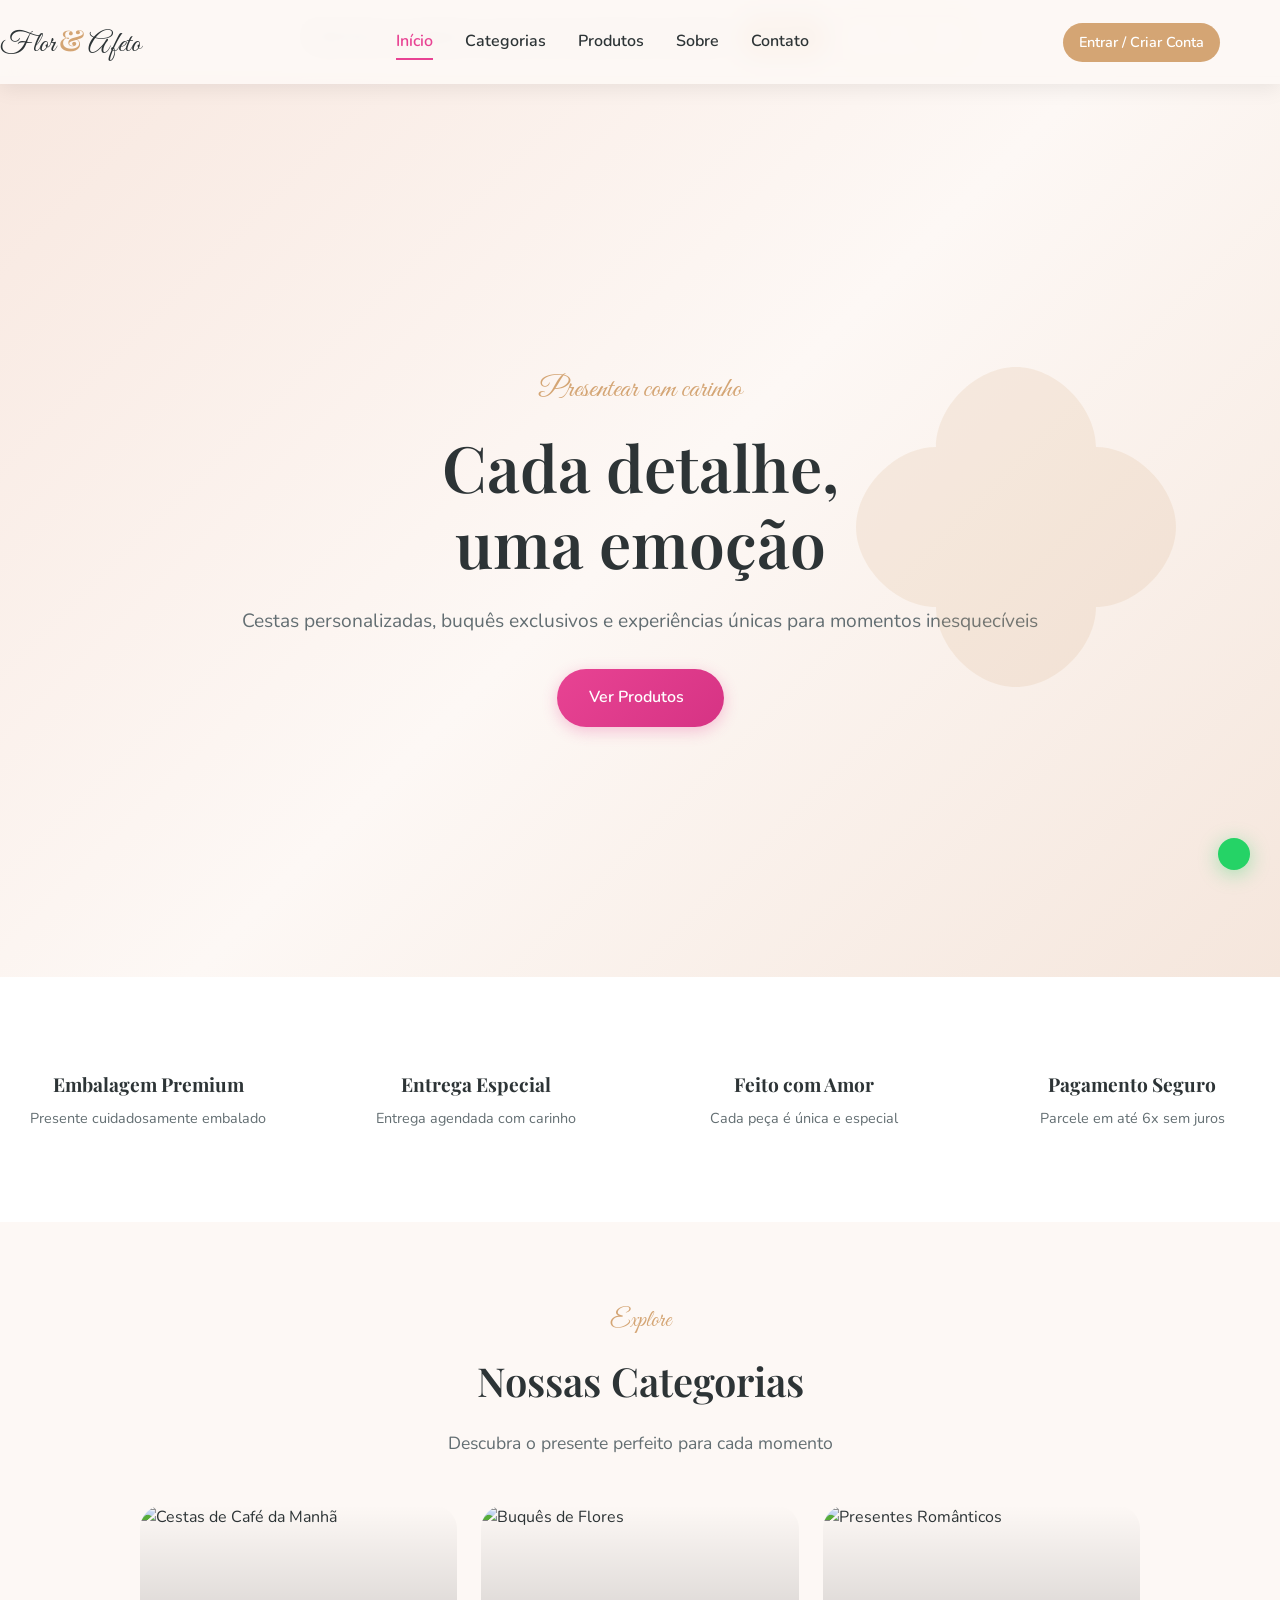
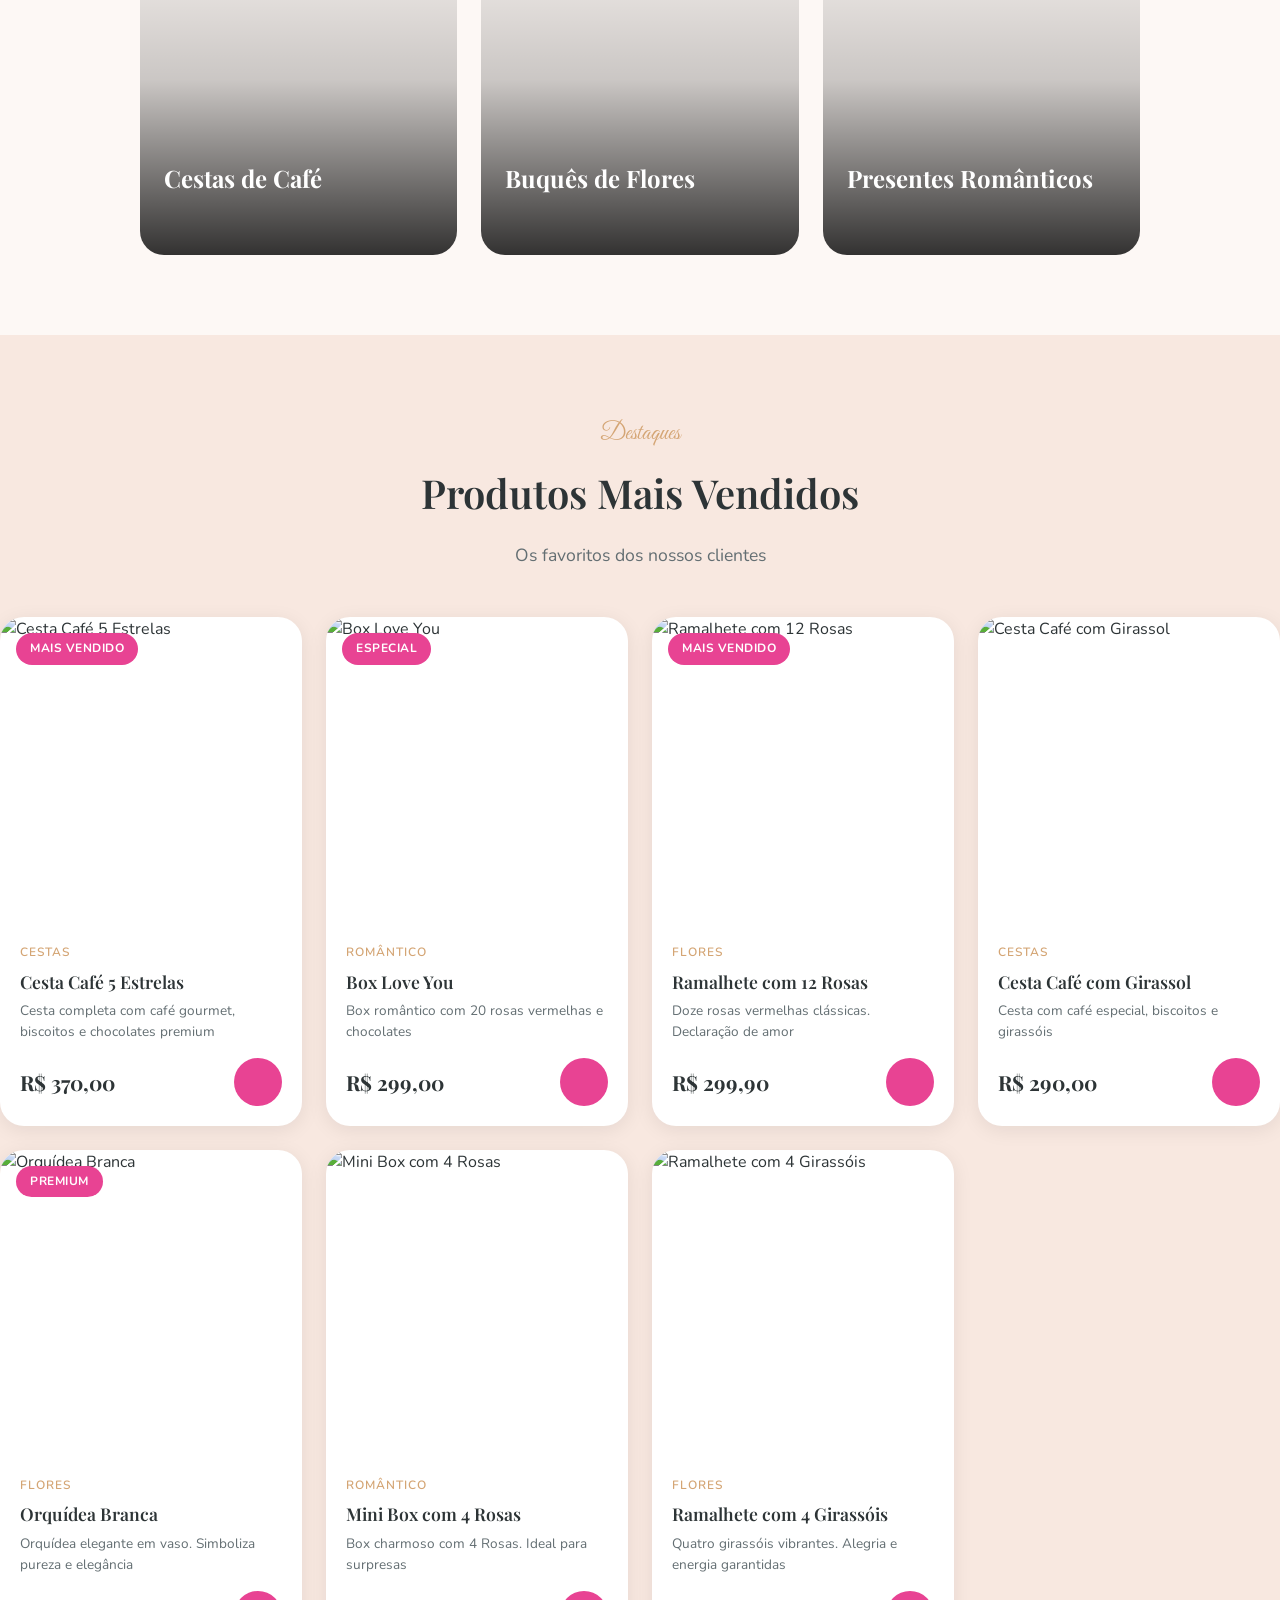
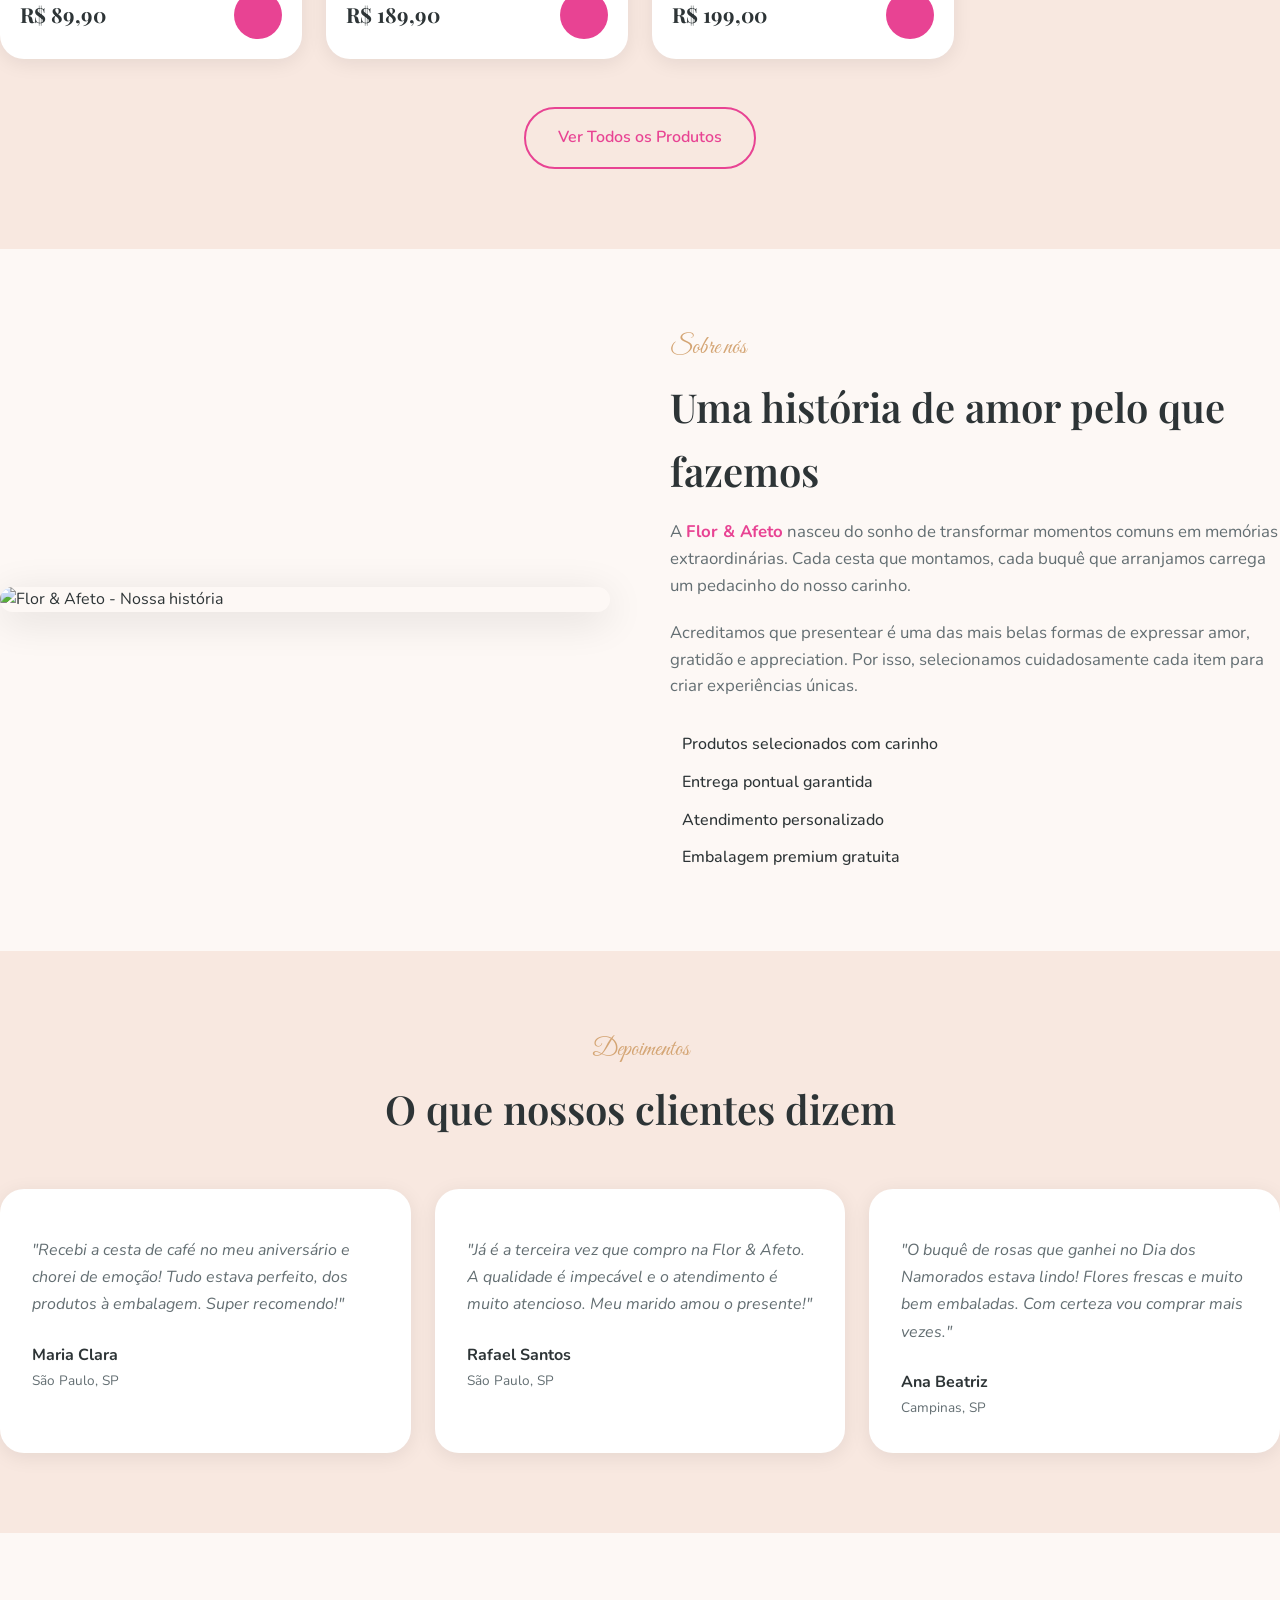
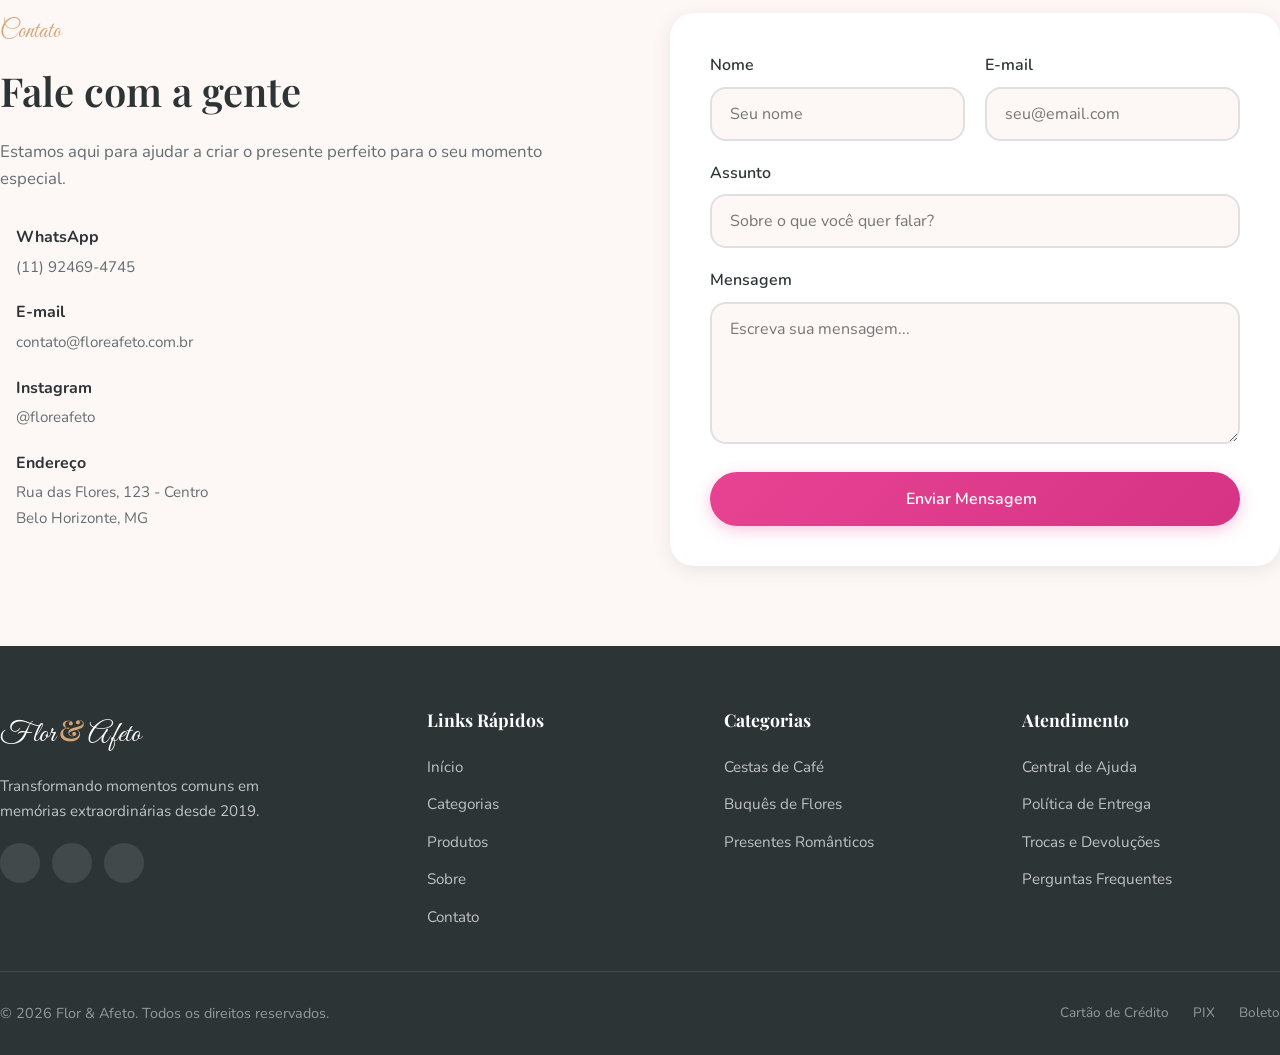
==== commit 3b939826: "Add files via upload" ====
--- a/index.html
+++ b/index.html
@@ -424,7 +424,7 @@
                                 <i class="ph ph-whatsapp-logo"></i>
                                 <div>
                                     <strong>WhatsApp</strong>
-                                    <span>(31) 98765-4321</span>
+                                    <span>(11) 92469-4745</span>
                                 </div>
                             </div>
                             <div class="contato-item">
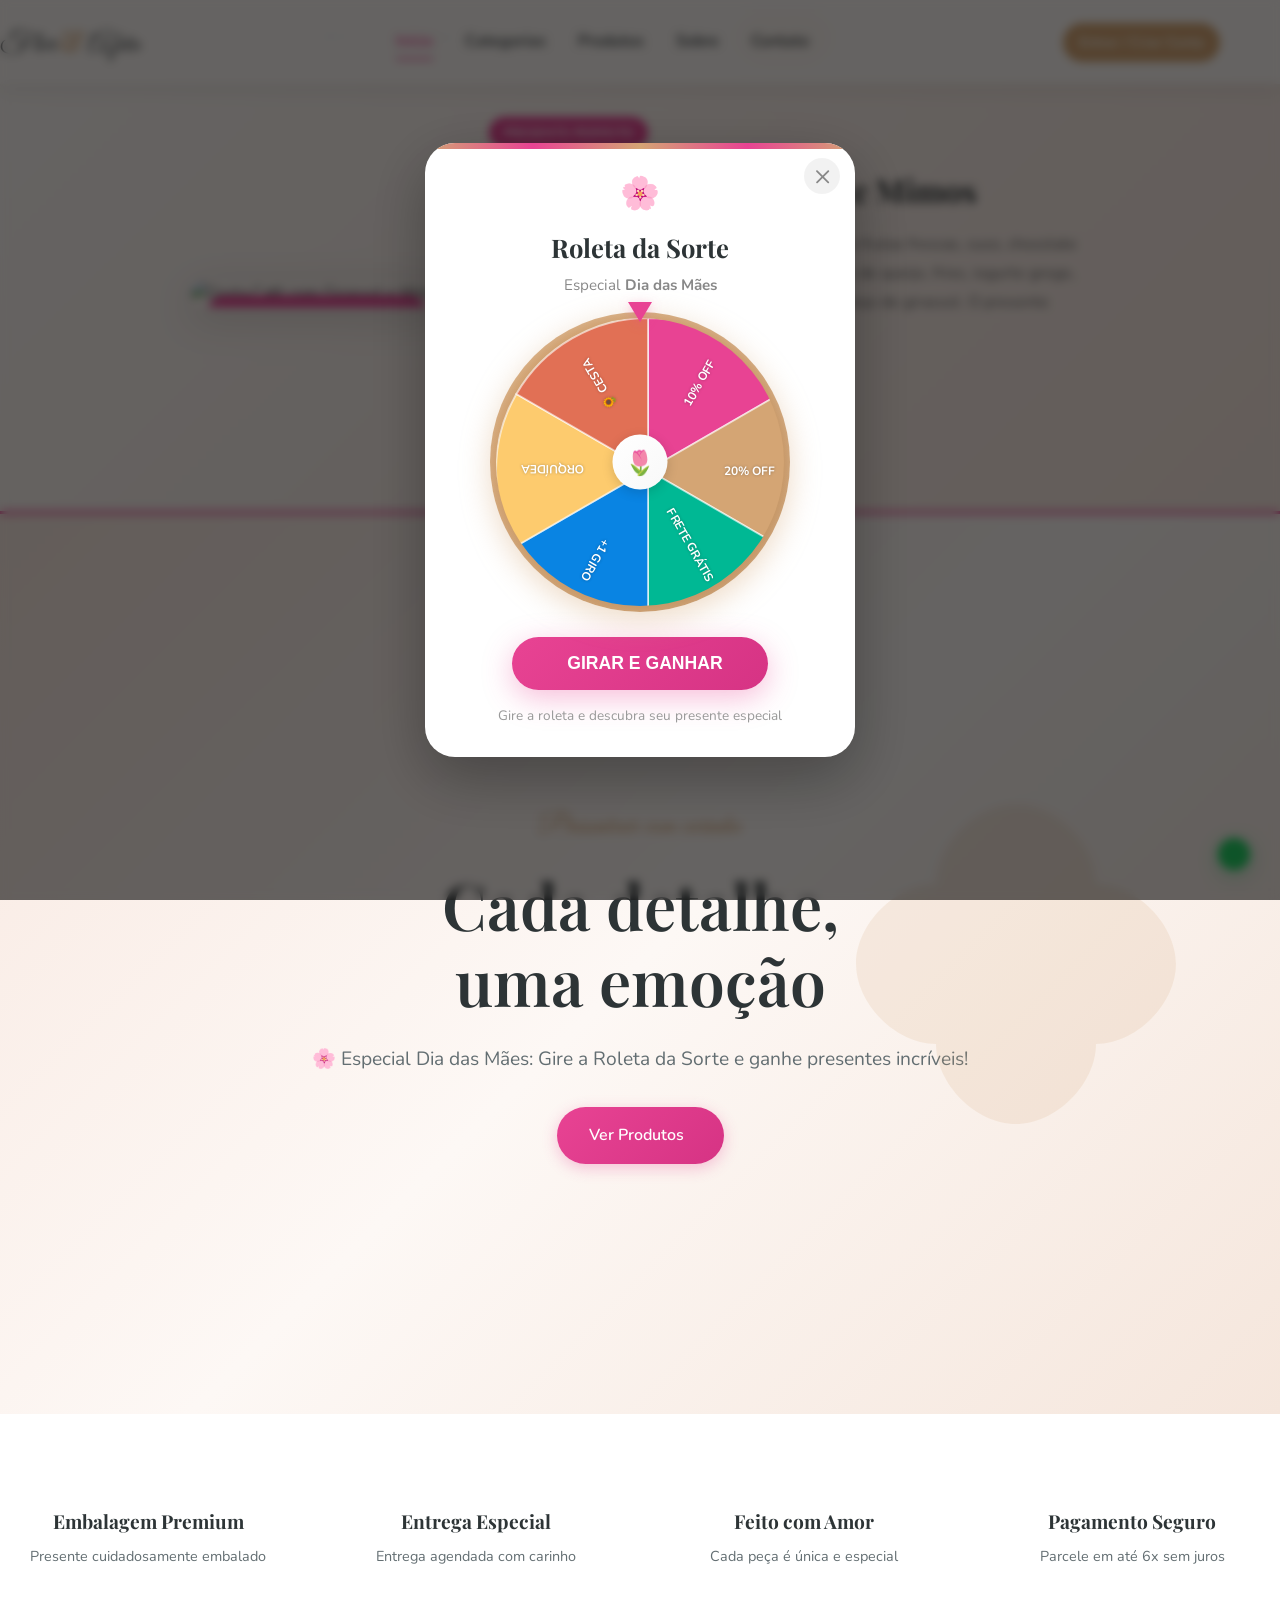
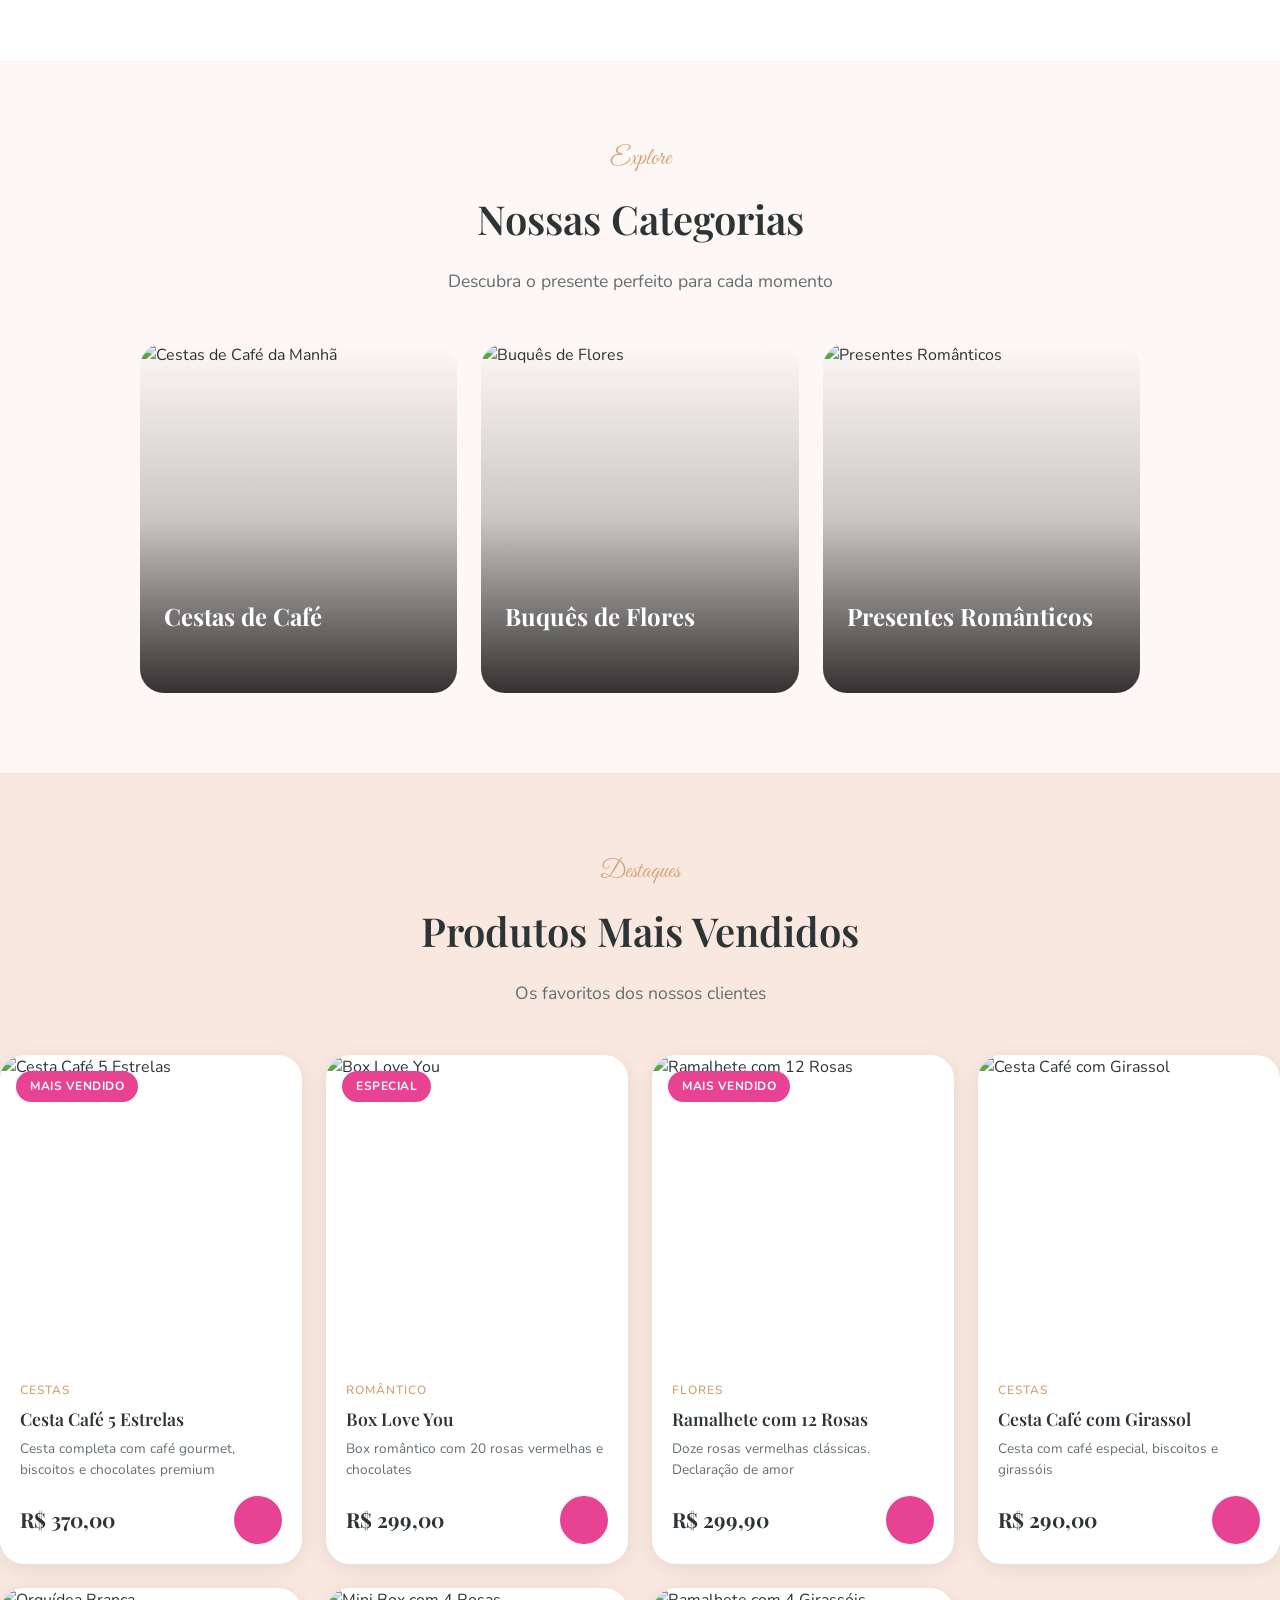
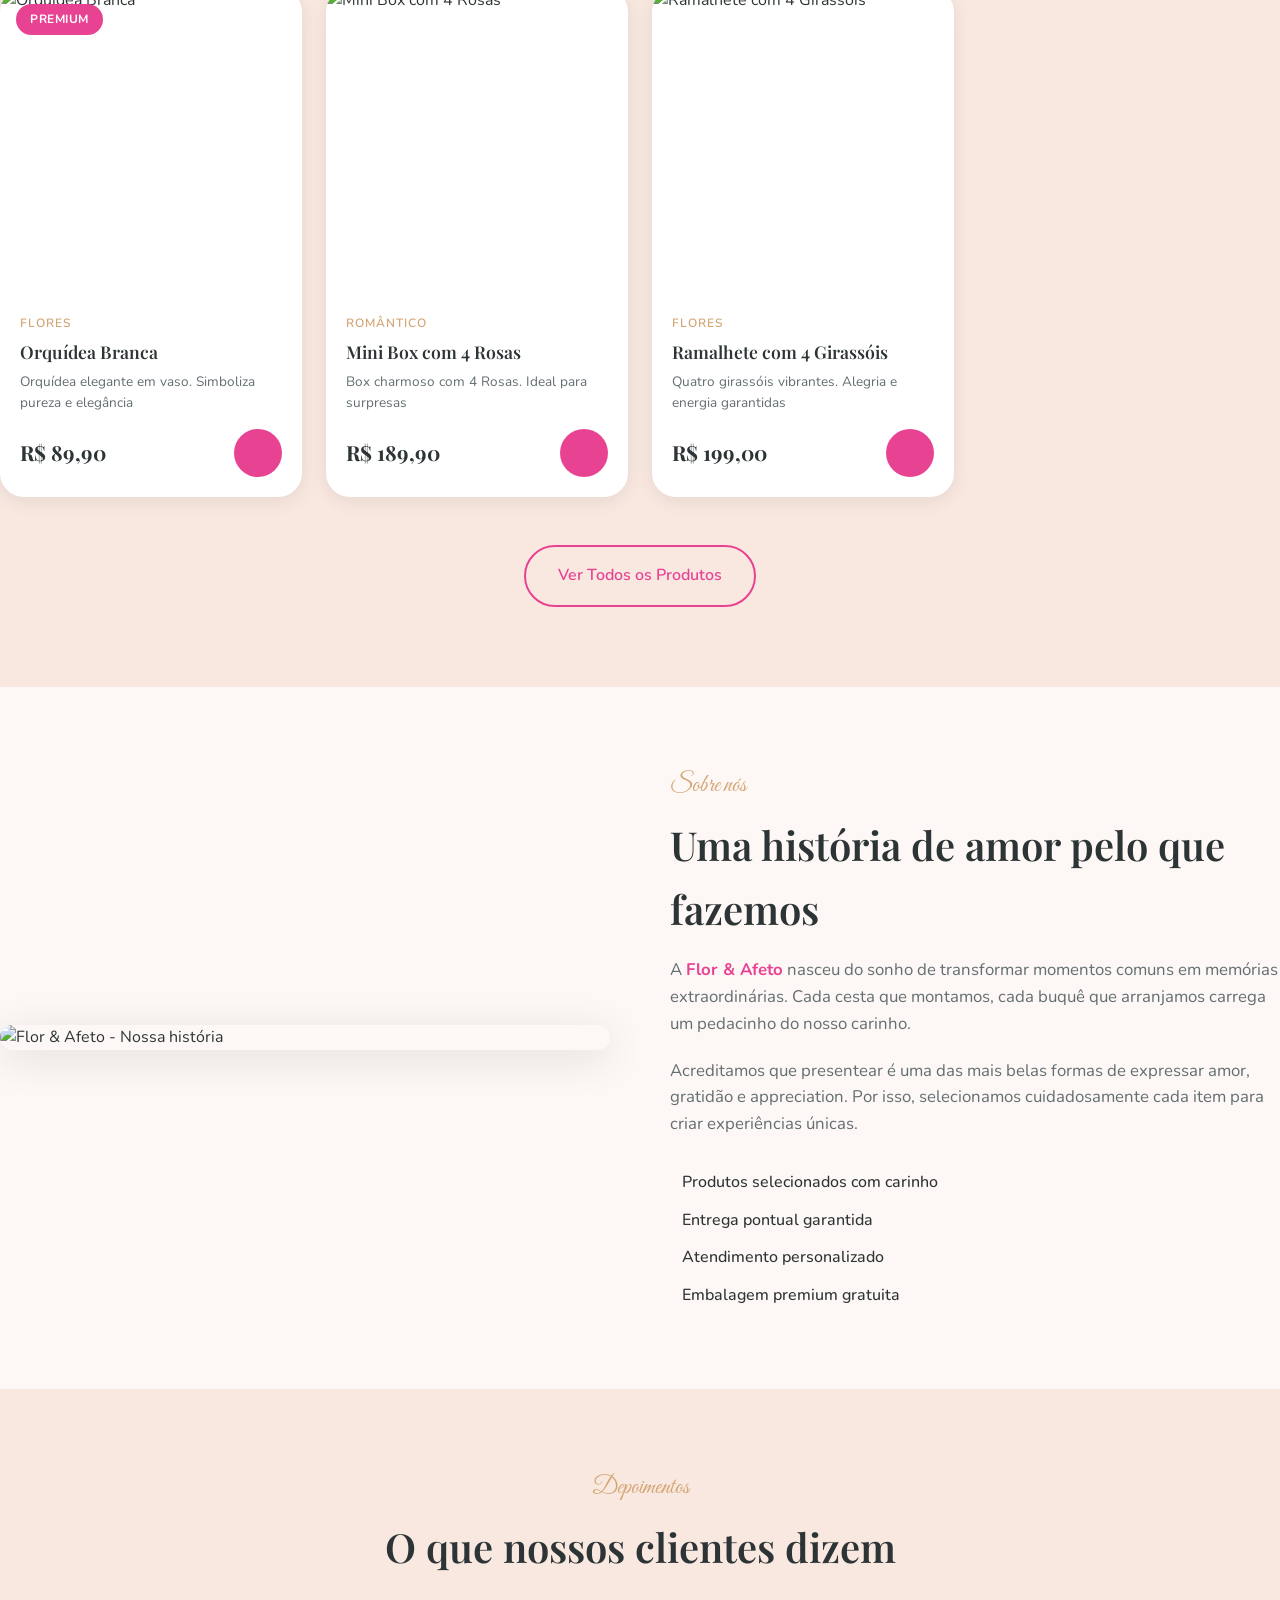
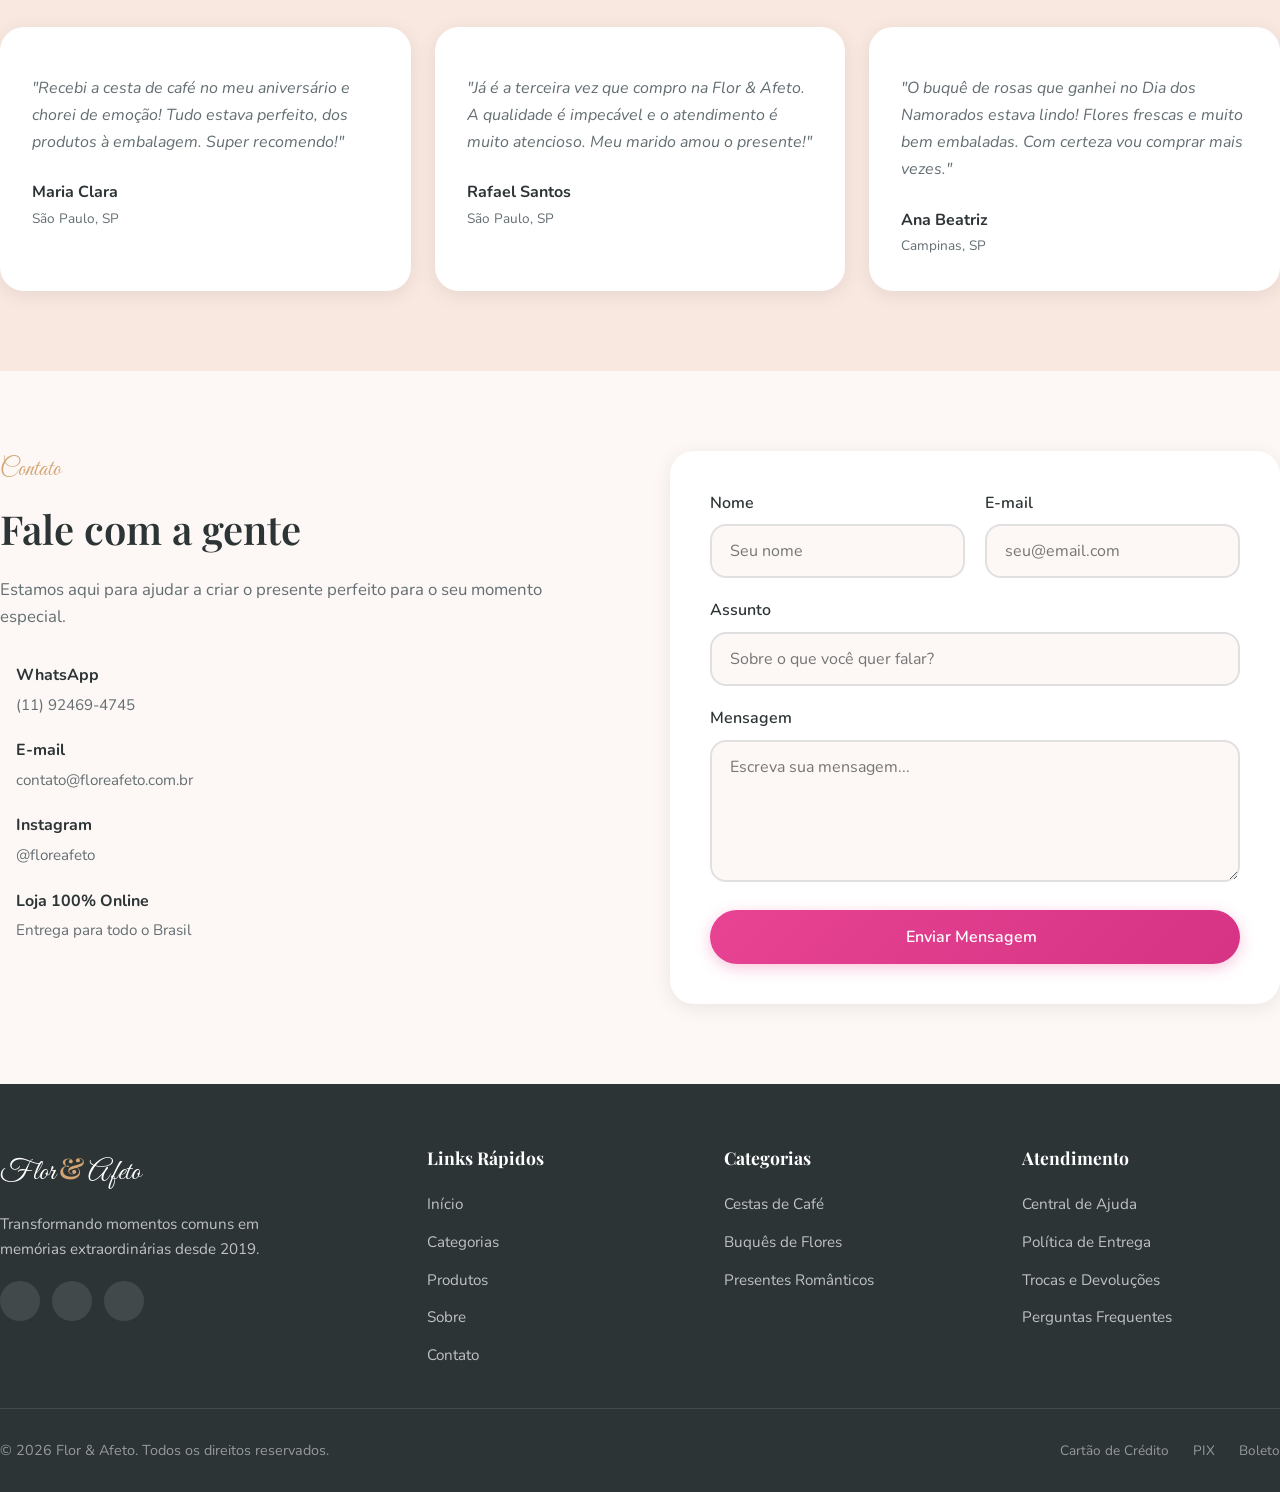
==== commit 71cb0f46: "Add files via upload" ====
--- a/index.html
+++ b/index.html
@@ -2,7 +2,7 @@
 <html lang="pt-BR">
 <head>
     <meta charset="UTF-8">
-    <meta name="viewport" content="width=device-width, initial-scale=1.0">
+    <meta name="viewport" content="width=device-width, initial-scale=1.0, maximum-scale=3.0, user-scalable=yes">
     <meta name="description" content="Flor & Afeto - Cestas de café da manhã, buquês de flores e presentes românticos. Surpreenda quem você ama!">
     <title>Flor & Afeto | Presentes que Encantam</title>
     <link rel="preconnect" href="https://fonts.googleapis.com">
@@ -59,6 +59,43 @@
         </div>
     </div>
 
+    <div class="produto-destaque-banner" id="produtoDestaqueBanner" style="background: linear-gradient(135deg, #fdf8f5, #f8e8e0); padding: 40px 0; border-bottom: 3px solid #E84393;">
+        <div class="container">
+            <div style="display: flex; align-items: center; gap: 40px; flex-wrap: wrap; justify-content: center;">
+                <div style="flex: 0 0 auto; max-width: 300px;">
+                    <div style="position: relative; border-radius: 20px; overflow: hidden; box-shadow: 0 10px 40px rgba(0,0,0,0.15);">
+                        <img src="https://i.ibb.co/HfGWJpn7/Bandeja-de-cafe-com-girassol-e-mimos.png" alt="Cesta Café com Girassol e Mimos" style="width: 100%; height: auto; display: block;">
+                        <div style="position: absolute; top: 15px; left: 15px; background: #E84393; color: #fff; padding: 8px 16px; border-radius: 20px; font-weight: 700; font-size: 0.85rem;">
+                            🎁 ESPECIAL DIA DAS MÃES
+                        </div>
+                    </div>
+                </div>
+                <div style="flex: 1; min-width: 280px; max-width: 600px;">
+                    <span style="display: inline-block; background: #E84393; color: #fff; padding: 6px 14px; border-radius: 20px; font-size: 0.8rem; font-weight: 700; margin-bottom: 15px;">
+                        PRESENTE PERFEITO
+                    </span>
+                    <h2 style="font-family: 'Playfair Display', serif; font-size: 2rem; margin-bottom: 15px; color: var(--secondary);">
+                        Cesta Café com <span style="color: #e17055;">Girassol</span> e Mimos
+                    </h2>
+                    <p style="color: #666; line-height: 1.8; margin-bottom: 20px;">
+                        Presenteie com carinho! Nossa cesta especial inclui frutas frescas, suco, chocolate líquido, biscoitos caseiros, mini bolo, croissant, pão de queijo, frios, iogurte grego, cappuccino, chá, pão de mel, caneca e um lindo arranjo de girassol. O presente perfeito para o Dia das Mães!
+                    </p>
+                    <div style="display: flex; align-items: center; gap: 15px; margin-bottom: 25px;">
+                        <span style="font-family: 'Playfair Display', serif; font-size: 2rem; font-weight: 700; color: var(--secondary);">R$ 290,00</span>
+                        <button class="btn" style="background: var(--primary); color: #fff; padding: 14px 30px; border-radius: 50px; font-weight: 700; border: none; cursor: pointer; font-size: 1rem; display: inline-flex; align-items: center; gap: 8px;" onclick="addToCart(2, 'Cesta Café com Girassol', 290.00)">
+                            <i class="ph ph-shopping-bag"></i>
+                            Comprar Agora
+                        </button>
+                    </div>
+                    <a href="#" id="btnAbrirRoleta" style="display: inline-flex; align-items: center; gap: 8px; color: #E84393; font-weight: 700; text-decoration: none;">
+                        <i class="ph ph-gift" style="font-size: 1.3rem;"></i>
+                        Gire a Roleta e ganhe esta cesta GRÁTIS! →
+                    </a>
+                </div>
+            </div>
+        </div>
+    </div>
+
     <main>
         <section class="hero" id="home">
             <div class="hero-bg"></div>
@@ -68,7 +105,7 @@
                     <span class="hero-title-line">Cada detalhe,</span>
                     <span class="hero-title-line">uma emoção</span>
                 </h1>
-                <p class="hero-text">Cestas personalizadas, buquês exclusivos e experiências únicas para momentos inesquecíveis</p>
+                <p class="hero-text">🌸 Especial Dia das Mães: Gire a Roleta da Sorte e ganhe presentes incríveis!</p>
                 <a href="#produtos" class="btn btn-primary">
                     <span>Ver Produtos</span>
                     <i class="ph ph-arrow-right"></i>
@@ -442,10 +479,10 @@
                                 </div>
                             </div>
                             <div class="contato-item">
-                                <i class="ph ph-map-pin"></i>
+                                <i class="ph ph-globe"></i>
                                 <div>
-                                    <strong>Endereço</strong>
-                                    <span>Rua das Flores, 123 - Centro<br>Belo Horizonte, MG</span>
+                                    <strong>Loja 100% Online</strong>
+                                    <span>Entrega para todo o Brasil</span>
                                 </div>
                             </div>
                         </div>
@@ -615,5 +652,577 @@
             }
         }
     </script>
+
+    <!-- Roleta da Sorte Modal -->
+    <div class="roleta-modal-overlay" id="roletaModal" style="display: none;">
+        <div class="roleta-modal-content">
+            <div class="roleta-decorative-border"></div>
+            <div class="roleta-modal-close" onclick="fecharRoleta()">&times;</div>
+            <div class="roleta-modal-header">
+                <div class="roleta-header-flower">🌸</div>
+                <h2>Roleta da Sorte</h2>
+                <p>Especial <strong>Dia das Mães</strong></p>
+            </div>
+            <div class="roleta-modal-body">
+                <div class="roleta-modal-container">
+                    <div class="roleta-modal-pointer"></div>
+                    <div class="roleta-modal-outer">
+                        <div class="roleta-modal-inner" id="roletaPopup">
+                            <canvas id="roletaPopupCanvas" width="304" height="304"></canvas>
+                        </div>
+                    </div>
+                    <div class="roleta-modal-center">
+                        <span class="roleta-center-icon">🌷</span>
+                    </div>
+                </div>
+                <button class="roleta-btn-girar" id="btnGirarPopup" onclick="girarRoletaPopup()">
+                    <i class="ph ph-gift"></i>
+                    GIRAR E GANHAR
+                </button>
+                <p class="roleta-disclaimer">Gire a roleta e descubra seu presente especial</p>
+            </div>
+        </div>
+    </div>
+
+    <!-- Modal de prêmio -->
+    <div class="roleta-modal-premio" id="modalPremioPopup">
+        <div class="roleta-modal-premio-content">
+            <div class="premio-celebration">
+                <div class="premio-sparks"></div>
+                <div class="premio-icon">🎉</div>
+                <div class="premio-sparks"></div>
+            </div>
+            <h2>Parabéns!</h2>
+            <p class="premio-congrats">Você ganhou um presente especial para o Dia das Mães!</p>
+            <div class="premio-card">
+                <div class="premio-card-header">
+                    <span class="premio-badge">Presente Grátis</span>
+                    <span class="premio-valor-antigo">R$ 290,00</span>
+                </div>
+                <div class="premio-nome" id="premioNomePopup">
+                    🌻 Cesta Café com Girassol e Mimos
+                </div>
+                <div class="premio-valor-gratis">
+                    <span>GRÁTIS</span>
+                </div>
+            </div>
+            <div class="modal-premio-actions">
+                <a href="#" class="btn-ir-carrinho" id="btnResgatarPremio" onclick="resgatarPremio()" style="display: flex; align-items: center; justify-content: center; gap: 10px; padding: 16px 30px; background: linear-gradient(135deg, var(--primary), var(--primary-dark)); color: #fff; border-radius: 50px; font-weight: 700; text-decoration: none; box-shadow: 0 6px 20px rgba(212,165,116,0.4); transition: all 0.3s ease;">
+                    <i class="ph ph-shopping-cart"></i>
+                    Resgatar Meu Prêmio
+                </a>
+                <a href="#" class="btn-fechar-modal" onclick="fecharPremio()" style="display: inline-block; padding: 12px 30px; color: #999; text-decoration: none; font-weight: 600;">
+                    Continuar comprando
+                </a>
+            </div>
+        </div>
+    </div>
+
+    <!-- Modal de login obrigatório -->
+    <div class="roleta-modal-premio" id="modalLoginNecessario" style="z-index: 10003;">
+        <div class="roleta-modal-premio-content" style="max-width: 450px;">
+            <div style="font-size: 3rem; margin-bottom: 15px;">🔒</div>
+            <h2>Faça Login para Resgatar</h2>
+            <p style="color: #666; margin-bottom: 25px; line-height: 1.6;">Para garantir que seu prêmio seja entregue, você precisa estar logado. Faça login ou crie uma conta rapidinho!</p>
+            <div class="modal-premio-actions">
+                <a href="conta.html?mode=login" style="display: flex; align-items: center; justify-content: center; gap: 10px; padding: 14px 30px; background: linear-gradient(135deg, #E84393, #d63384); color: #fff; border-radius: 50px; font-weight: 700; text-decoration: none;">
+                    <i class="ph ph-sign-in"></i>
+                    Fazer Login
+                </a>
+                <a href="conta.html?mode=register" style="display: inline-block; padding: 12px 30px; color: var(--primary); font-weight: 600; text-decoration: none; border: 2px solid var(--primary); border-radius: 50px;">
+                    Criar Conta
+                </a>
+            </div>
+        </div>
+    </div>
+
+    <div class="confetti" id="confettiPopup"></div>
+
+    <style>
+        .roleta-modal-overlay {
+            position: fixed;
+            top: 0; left: 0; right: 0; bottom: 0;
+            background: rgba(0,0,0,0.6);
+            backdrop-filter: blur(5px);
+            z-index: 10000;
+            display: none;
+            align-items: center;
+            justify-content: center;
+            padding: 20px;
+        }
+        .roleta-modal-overlay.show {
+            display: flex;
+        }
+        .roleta-modal-content {
+            background: #fff;
+            border-radius: 30px;
+            max-width: 430px;
+            width: 100%;
+            max-height: 90vh;
+            overflow-y: auto;
+            position: relative;
+            animation: roletaSlideIn 0.6s cubic-bezier(0.34, 1.56, 0.64, 1);
+            box-shadow: 0 20px 60px rgba(0,0,0,0.3);
+        }
+        @keyframes roletaSlideIn {
+            from { transform: scale(0.7) translateY(30px); opacity: 0; }
+            to { transform: scale(1) translateY(0); opacity: 1; }
+        }
+        .roleta-decorative-border {
+            position: absolute;
+            top: 0; left: 0; right: 0;
+            height: 6px;
+            background: linear-gradient(90deg, #D4A574, #E84393, #D4A574, #E84393, #D4A574);
+            border-radius: 30px 30px 0 0;
+        }
+        .roleta-modal-close {
+            position: absolute;
+            top: 15px; right: 15px;
+            background: rgba(0,0,0,0.05);
+            border: none;
+            font-size: 1.8rem;
+            cursor: pointer;
+            color: #888;
+            z-index: 10;
+            width: 36px; height: 36px;
+            display: flex;
+            align-items: center;
+            justify-content: center;
+            border-radius: 50%;
+            transition: all 0.2s;
+        }
+        .roleta-modal-close:hover { background: rgba(0,0,0,0.1); color: #333; }
+        .roleta-modal-header {
+            text-align: center;
+            padding: 25px 20px 15px;
+        }
+        .roleta-header-flower {
+            font-size: 2rem;
+            margin-bottom: 8px;
+        }
+        .roleta-modal-header h2 {
+            font-family: 'Playfair Display', serif;
+            font-size: 1.6rem;
+            color: var(--secondary);
+            margin-bottom: 5px;
+        }
+        .roleta-modal-header h2 strong {
+            color: #E84393;
+        }
+        .roleta-modal-header p {
+            color: #888;
+            font-size: 0.95rem;
+        }
+        .roleta-modal-body {
+            padding: 0 20px 30px;
+            text-align: center;
+        }
+        .roleta-modal-container {
+            position: relative;
+            width: 300px;
+            height: 300px;
+            margin: 0 auto;
+        }
+        .roleta-modal-outer {
+            width: 100%;
+            height: 100%;
+            border-radius: 50%;
+            background: linear-gradient(135deg, #D4A574, #c49565);
+            padding: 6px;
+            box-shadow: 0 8px 30px rgba(212,165,116,0.4), inset 0 2px 10px rgba(255,255,255,0.2);
+        }
+        .roleta-modal-inner {
+            width: 100%;
+            height: 100%;
+            border-radius: 50%;
+            overflow: hidden;
+            transition: transform 4s cubic-bezier(0.17, 0.67, 0.12, 0.99);
+        }
+        .roleta-modal-pointer {
+            position: absolute;
+            top: -10px;
+            left: 50%;
+            transform: translateX(-50%);
+            z-index: 20;
+        }
+        .roleta-modal-pointer::before {
+            content: '';
+            width: 0; height: 0;
+            border-left: 12px solid transparent;
+            border-right: 12px solid transparent;
+            border-top: 20px solid #E84393;
+            display: block;
+            filter: drop-shadow(0 3px 6px rgba(232,67,147,0.3));
+        }
+        .roleta-modal-center {
+            position: absolute;
+            top: 50%; left: 50%;
+            transform: translate(-50%, -50%);
+            width: 55px; height: 55px;
+            background: linear-gradient(135deg, #fff, #f8f8f8);
+            border-radius: 50%;
+            display: flex;
+            align-items: center;
+            justify-content: center;
+            box-shadow: 0 3px 12px rgba(0,0,0,0.15);
+            z-index: 10;
+        }
+        .roleta-center-icon {
+            font-size: 1.5rem;
+        }
+        .roleta-btn-girar {
+            display: inline-flex;
+            align-items: center;
+            justify-content: center;
+            gap: 10px;
+            padding: 16px 45px;
+            background: linear-gradient(135deg, #E84393, #d63384);
+            color: #fff;
+            border: none;
+            border-radius: 50px;
+            font-size: 1.1rem;
+            font-weight: 700;
+            cursor: pointer;
+            margin-top: 25px;
+            box-shadow: 0 8px 30px rgba(232,67,147,0.35);
+            transition: all 0.3s ease;
+        }
+        .roleta-btn-girar:hover { transform: translateY(-3px); box-shadow: 0 12px 40px rgba(232,67,147,0.45); }
+        .roleta-btn-girar:disabled { opacity: 0.6; cursor: not-allowed; transform: none; }
+        .roleta-disclaimer {
+            margin-top: 15px;
+            font-size: 0.85rem;
+            color: #999;
+        }
+
+        /* Modal de prêmio */
+        .roleta-modal-premio {
+            position: fixed;
+            top: 0; left: 0; right: 0; bottom: 0;
+            background: rgba(0,0,0,0.6);
+            backdrop-filter: blur(5px);
+            display: none;
+            align-items: center;
+            justify-content: center;
+            z-index: 10002;
+            padding: 20px;
+        }
+        .roleta-modal-premio.show { display: flex; }
+        .roleta-modal-premio-content {
+            background: #fff;
+            border-radius: 24px;
+            padding: 30px 24px;
+            max-width: 420px;
+            width: 100%;
+            max-height: 85vh;
+            overflow-y: auto;
+            text-align: center;
+            animation: roletaSlideIn 0.6s cubic-bezier(0.34, 1.56, 0.64, 1);
+            box-shadow: 0 20px 60px rgba(0,0,0,0.3);
+        }
+        .premio-celebration {
+            display: flex;
+            align-items: center;
+            justify-content: center;
+            gap: 10px;
+            margin-bottom: 10px;
+        }
+        .premio-icon {
+            font-size: 2.5rem;
+            animation: premioBounce 0.6s ease;
+        }
+        @keyframes premioBounce {
+            0% { transform: scale(0); }
+            50% { transform: scale(1.2); }
+            100% { transform: scale(1); }
+        }
+        .roleta-modal-premio-content h2 {
+            font-family: 'Playfair Display', serif;
+            font-size: 1.6rem;
+            color: var(--secondary);
+            margin-bottom: 8px;
+        }
+        .premio-congrats {
+            color: #666;
+            margin-bottom: 16px;
+            line-height: 1.5;
+            font-size: 0.9rem;
+        }
+        .premio-card {
+            background: linear-gradient(135deg, #fdf8f5, #fff);
+            border: 2px solid var(--primary);
+            border-radius: 16px;
+            padding: 16px;
+            margin-bottom: 20px;
+        }
+        .premio-card-header {
+            display: flex;
+            justify-content: space-between;
+            align-items: center;
+            margin-bottom: 10px;
+        }
+        .premio-badge {
+            background: #E84393;
+            color: #fff;
+            padding: 5px 12px;
+            border-radius: 20px;
+            font-size: 0.75rem;
+            font-weight: 700;
+        }
+        .premio-valor-antigo {
+            color: #999;
+            text-decoration: line-through;
+            font-size: 0.85rem;
+        }
+        .premio-nome {
+            font-size: 1.1rem;
+            font-weight: 700;
+            color: var(--secondary);
+            margin-bottom: 10px;
+            line-height: 1.4;
+        }
+        .premio-valor-gratis {
+            background: linear-gradient(135deg, #00b894, #00a085);
+            color: #fff;
+            padding: 8px 20px;
+            border-radius: 30px;
+            display: inline-block;
+            font-weight: 700;
+            font-size: 1rem;
+            letter-spacing: 2px;
+            box-shadow: 0 4px 15px rgba(0,184,148,0.3);
+        }
+        .modal-premio-actions {
+            display: flex;
+            flex-direction: column;
+            gap: 10px;
+            align-items: center;
+        }
+        .btn-ir-carrinho {
+            padding: 14px 24px !important;
+            font-size: 0.95rem !important;
+        }
+        .btn-fechar-modal {
+            padding: 10px 24px !important;
+            font-size: 0.85rem !important;
+        }
+        .btn-ir-carrinho:hover { transform: translateY(-2px); box-shadow: 0 8px 30px rgba(212,165,116,0.5); }
+        
+        .confetti { position: fixed; top: 0; left: 0; width: 100%; height: 100%; pointer-events: none; z-index: 10003; }
+        .confetti-piece {
+            position: absolute;
+            width: 10px; height: 10px;
+            animation: confettiFall 3s ease-in forwards;
+        }
+        @keyframes confettiFall {
+            0% { transform: translateY(-100px) rotate(0deg); opacity: 1; }
+            100% { transform: translateY(100vh) rotate(720deg); opacity: 0; }
+        }
+        
+        @media (max-width: 576px) {
+            .roleta-modal-container { width: 260px; height: 260px; }
+            .roleta-modal-header h2 { font-size: 1.3rem; }
+            .roleta-modal-content { max-width: 95vw; margin: 0 auto; }
+            .roleta-modal-body { padding: 0 15px 20px; }
+            .roleta-modal-premio-content { padding: 24px 16px; max-width: 95vw; max-height: 90vh; }
+            .roleta-modal-premio-content h2 { font-size: 1.4rem; }
+            .premio-icon { font-size: 2rem; }
+            .premio-congrats { font-size: 0.85rem; margin-bottom: 12px; }
+            .premio-nome { font-size: 1rem; }
+            .premio-card { padding: 12px; }
+            .premio-badge { font-size: 0.7rem; padding: 4px 10px; }
+            .premio-valor-gratis { font-size: 0.9rem; padding: 6px 16px; }
+            .btn-ir-carrinho { padding: 12px 20px !important; font-size: 0.9rem !important; }
+            .btn-fechar-modal { padding: 8px 20px !important; font-size: 0.8rem !important; }
+            .btn-girar-header {
+                width: 100% !important;
+                text-align: center;
+                justify-content: center;
+            }
+        }
+        @media (max-width: 375px) {
+            .roleta-modal-container { width: 240px; height: 240px; }
+            .roleta-modal-premio-content { padding: 20px 12px; }
+            .roleta-modal-premio-content h2 { font-size: 1.3rem; }
+            .premio-nome { font-size: 0.95rem; }
+        }
+        @media (max-width: 320px) {
+            .roleta-modal-premio-content { padding: 16px 10px; max-height: 95vh; }
+            .premio-icon { font-size: 1.8rem; }
+            .roleta-modal-premio-content h2 { font-size: 1.2rem; }
+            .premio-nome { font-size: 0.9rem; }
+            .premio-valor-gratis { font-size: 0.85rem; padding: 5px 14px; }
+        }
+    </style>
+
+    <script>
+        var opcoesPopup = [
+            { texto: '10% OFF', cor: '#E84393' },
+            { texto: '20% OFF', cor: '#D4A574' },
+            { texto: 'FRETE GRÁTIS', cor: '#00b894' },
+            { texto: '+1 GIRO', cor: '#0984e3' },
+            { texto: 'ORQUÍDEA', cor: '#fdcb6e' },
+            { texto: '🌻 CESTA', cor: '#e17055' }
+        ];
+        var premioFixoIndex = 5;
+        var girandoPopup = false;
+        var rotacaoAtualPopup = 0;
+
+        function desenharRoletaPopup() {
+            var canvas = document.getElementById('roletaPopupCanvas');
+            if (!canvas) return;
+            var ctx = canvas.getContext('2d');
+            var centro = canvas.width / 2;
+            var raio = centro;
+            var angulo = (2 * Math.PI) / opcoesPopup.length;
+
+            ctx.clearRect(0, 0, canvas.width, canvas.height);
+            for (var i = 0; i < opcoesPopup.length; i++) {
+                var startAngle = i * angulo - Math.PI / 2;
+                var endAngle = startAngle + angulo;
+                ctx.beginPath();
+                ctx.moveTo(centro, centro);
+                ctx.arc(centro, centro, raio, startAngle, endAngle);
+                ctx.closePath();
+                ctx.fillStyle = opcoesPopup[i].cor;
+                ctx.fill();
+                ctx.strokeStyle = 'rgba(255,255,255,0.6)';
+                ctx.lineWidth = 2;
+                ctx.stroke();
+                ctx.save();
+                ctx.translate(centro, centro);
+                ctx.rotate(startAngle + angulo / 2);
+                ctx.textAlign = 'right';
+                ctx.fillStyle = '#fff';
+                ctx.font = 'bold 12px Nunito, sans-serif';
+                ctx.shadowColor = 'rgba(0,0,0,0.3)';
+                ctx.shadowBlur = 3;
+                ctx.fillText(opcoesPopup[i].texto, raio - 25, 5);
+                ctx.restore();
+            }
+        }
+
+        function girarRoletaPopup() {
+            if (girandoPopup) return;
+            girandoPopup = true;
+            var btn = document.getElementById('btnGirarPopup');
+            btn.disabled = true;
+            btn.innerHTML = '<i class="ph ph-circle-notch" style="animation: spin 1s linear infinite;"></i> GIRANDO...';
+
+            var anguloPorSegmento = 360 / opcoesPopup.length;
+            var anguloAlvo = (360 - (premioFixoIndex * anguloPorSegmento) - (anguloPorSegmento / 2));
+            var voltas = 5 + Math.floor(Math.random() * 3);
+            var rotacaoFinal = (voltas * 360) + anguloAlvo;
+            rotacaoAtualPopup += rotacaoFinal;
+
+            var roleta = document.getElementById('roletaPopup');
+            roleta.style.transform = 'rotate(' + rotacaoAtualPopup + 'deg)';
+
+            setTimeout(function() {
+                document.getElementById('roletaModal').style.display = 'none';
+                mostrarPremioPopup();
+                girandoPopup = false;
+                localStorage.setItem('roletaGirada', '1');
+            }, 4500);
+        }
+
+        function mostrarPremioPopup() {
+            document.getElementById('modalPremioPopup').style.display = 'flex';
+            criarConfettiPopup();
+        }
+
+        function criarConfettiPopup() {
+            var container = document.getElementById('confettiPopup');
+            container.innerHTML = '';
+            var cores = ['#E84393', '#D4A574', '#00b894', '#0984e3', '#fdcb6e', '#e17055', '#fff'];
+            for (var i = 0; i < 60; i++) {
+                var piece = document.createElement('div');
+                piece.className = 'confetti-piece';
+                piece.style.left = Math.random() * 100 + '%';
+                piece.style.backgroundColor = cores[Math.floor(Math.random() * cores.length)];
+                piece.style.animationDelay = Math.random() * 2 + 's';
+                piece.style.animationDuration = (2 + Math.random() * 2) + 's';
+                if (Math.random() > 0.5) piece.style.borderRadius = '50%';
+                container.appendChild(piece);
+            }
+            setTimeout(function() { container.innerHTML = ''; }, 4000);
+        }
+
+        function resgatarPremio() {
+            var userData = localStorage.getItem('florAfetoUser');
+            if (!userData) {
+                document.getElementById('modalPremioPopup').style.display = 'none';
+                localStorage.setItem('roletaPremioPendente', '1');
+                window.location.href = 'conta.html?mode=register&premio=1';
+                return;
+            }
+            var cart = JSON.parse(localStorage.getItem('florAfetoCart')) || [];
+            cart.push({
+                id: 2000,
+                nome: 'Cesta Café com Girassol (Prêmio Roleta)',
+                preco: 0,
+                quantidade: 1,
+                imagem: 'https://i.ibb.co/HfGWJpn7/Bandeja-de-cafe-com-girassol-e-mimos.png',
+                premio: true
+            });
+            localStorage.setItem('florAfetoCart', JSON.stringify(cart));
+            localStorage.setItem('roletaPremioResgatado', '1');
+            window.location.href = 'carrinho.html';
+        }
+
+        function fecharRoleta() {
+            document.getElementById('roletaModal').style.display = 'none';
+        }
+
+        function fecharPremio() {
+            document.getElementById('modalPremioPopup').style.display = 'none';
+        }
+
+        function verificarSeJaGanhou() {
+            var jaGirou = localStorage.getItem('roletaGirada');
+            var jaResgatou = localStorage.getItem('roletaPremioResgatado');
+            
+            if (jaGirou || jaResgatou) return true;
+            
+            var cart = JSON.parse(localStorage.getItem('florAfetoCart')) || [];
+            var temPremio = cart.some(function(item) { return item.id === 2000 || item.premio; });
+            if (temPremio) return true;
+            
+            var userData = localStorage.getItem('florAfetoUser');
+            if (userData) {
+                var user = JSON.parse(userData);
+                if (user.pedidos) {
+                    var temPedidoPremio = user.pedidos.some(function(p) {
+                        return p.itens && p.itens.some(function(i) { return i.id === 2000 || i.premio; });
+                    });
+                    if (temPedidoPremio) return true;
+                }
+            }
+            
+            return false;
+        }
+
+        document.addEventListener('DOMContentLoaded', function() {
+            if (!verificarSeJaGanhou()) {
+                setTimeout(function() {
+                    desenharRoletaPopup();
+                    var modal = document.getElementById('roletaModal');
+                    if (modal) modal.style.display = 'flex';
+                }, 500);
+            }
+            var btnAbrir = document.getElementById('btnAbrirRoleta');
+            if (btnAbrir) {
+                btnAbrir.addEventListener('click', function(e) {
+                    e.preventDefault();
+                    if (verificarSeJaGanhou()) {
+                        alert('Você já resgatou seu prêmio! Cada pessoa pode ganhar apenas uma vez.');
+                        return;
+                    }
+                    desenharRoletaPopup();
+                    document.getElementById('roletaModal').style.display = 'flex';
+                });
+            }
+        });
+    </script>
 </body>
 </html>
--- a/style.css
+++ b/style.css
@@ -25,9 +25,13 @@
 
 html {
     scroll-behavior: smooth;
+    -webkit-text-size-adjust: 100%;
+    -ms-text-size-adjust: 100%;
 }
 
 body {
+    -webkit-font-smoothing: antialiased;
+    -moz-osx-font-smoothing: grayscale;
     font-family: 'Nunito', sans-serif;
     background-color: var(--background);
     color: var(--text);
@@ -1443,3 +1447,138 @@
         height: 220px;
     }
 }
+
+@media (max-width: 576px) {
+    html {
+        font-size: 14px;
+    }
+    
+    .container {
+        padding: 0 12px;
+    }
+    
+    .header-content {
+        padding: 10px 12px;
+    }
+    
+    .logo {
+        font-size: 1.3rem;
+    }
+    
+    .hero-title {
+        font-size: 2rem;
+    }
+    
+    .hero-text {
+        font-size: 0.95rem;
+    }
+    
+    .section-title {
+        font-size: 1.6rem;
+    }
+    
+    .produto-card {
+        padding: 12px;
+    }
+    
+    .produto-title {
+        font-size: 1rem;
+    }
+    
+    .btn {
+        padding: 10px 20px;
+        font-size: 0.9rem;
+    }
+    
+    .welcome-banner .container {
+        flex-direction: column;
+        gap: 10px;
+    }
+    
+    .welcome-banner .btn {
+        width: 100%;
+        text-align: center;
+    }
+}
+
+@media (max-width: 375px) {
+    html {
+        font-size: 13px;
+    }
+    
+    .container {
+        padding: 0 10px;
+    }
+    
+    .hero {
+        padding: 60px 0 40px;
+    }
+    
+    .hero-title {
+        font-size: 1.8rem;
+    }
+    
+    .hero-content {
+        padding: 0 5px;
+    }
+    
+    .features-grid {
+        grid-template-columns: 1fr 1fr;
+        gap: 10px;
+    }
+    
+    .feature-item {
+        padding: 15px 10px;
+    }
+    
+    .feature-item i {
+        font-size: 1.8rem;
+    }
+    
+    .feature-item h3 {
+        font-size: 0.85rem;
+    }
+    
+    .feature-item p {
+        font-size: 0.75rem;
+    }
+    
+    .categorias-grid {
+        gap: 10px;
+    }
+    
+    .categoria-content h3 {
+        font-size: 1rem;
+    }
+    
+    .produtos-grid {
+        gap: 12px;
+    }
+    
+    .produto-footer {
+        flex-direction: column;
+        gap: 8px;
+    }
+    
+    .btn-cart {
+        width: 100%;
+    }
+}
+
+@media (max-width: 320px) {
+    html {
+        font-size: 12px;
+    }
+    
+    .hero-title {
+        font-size: 1.6rem;
+    }
+    
+    .features-grid {
+        grid-template-columns: 1fr;
+    }
+    
+    .section-title {
+        font-size: 1.4rem;
+    }
+}
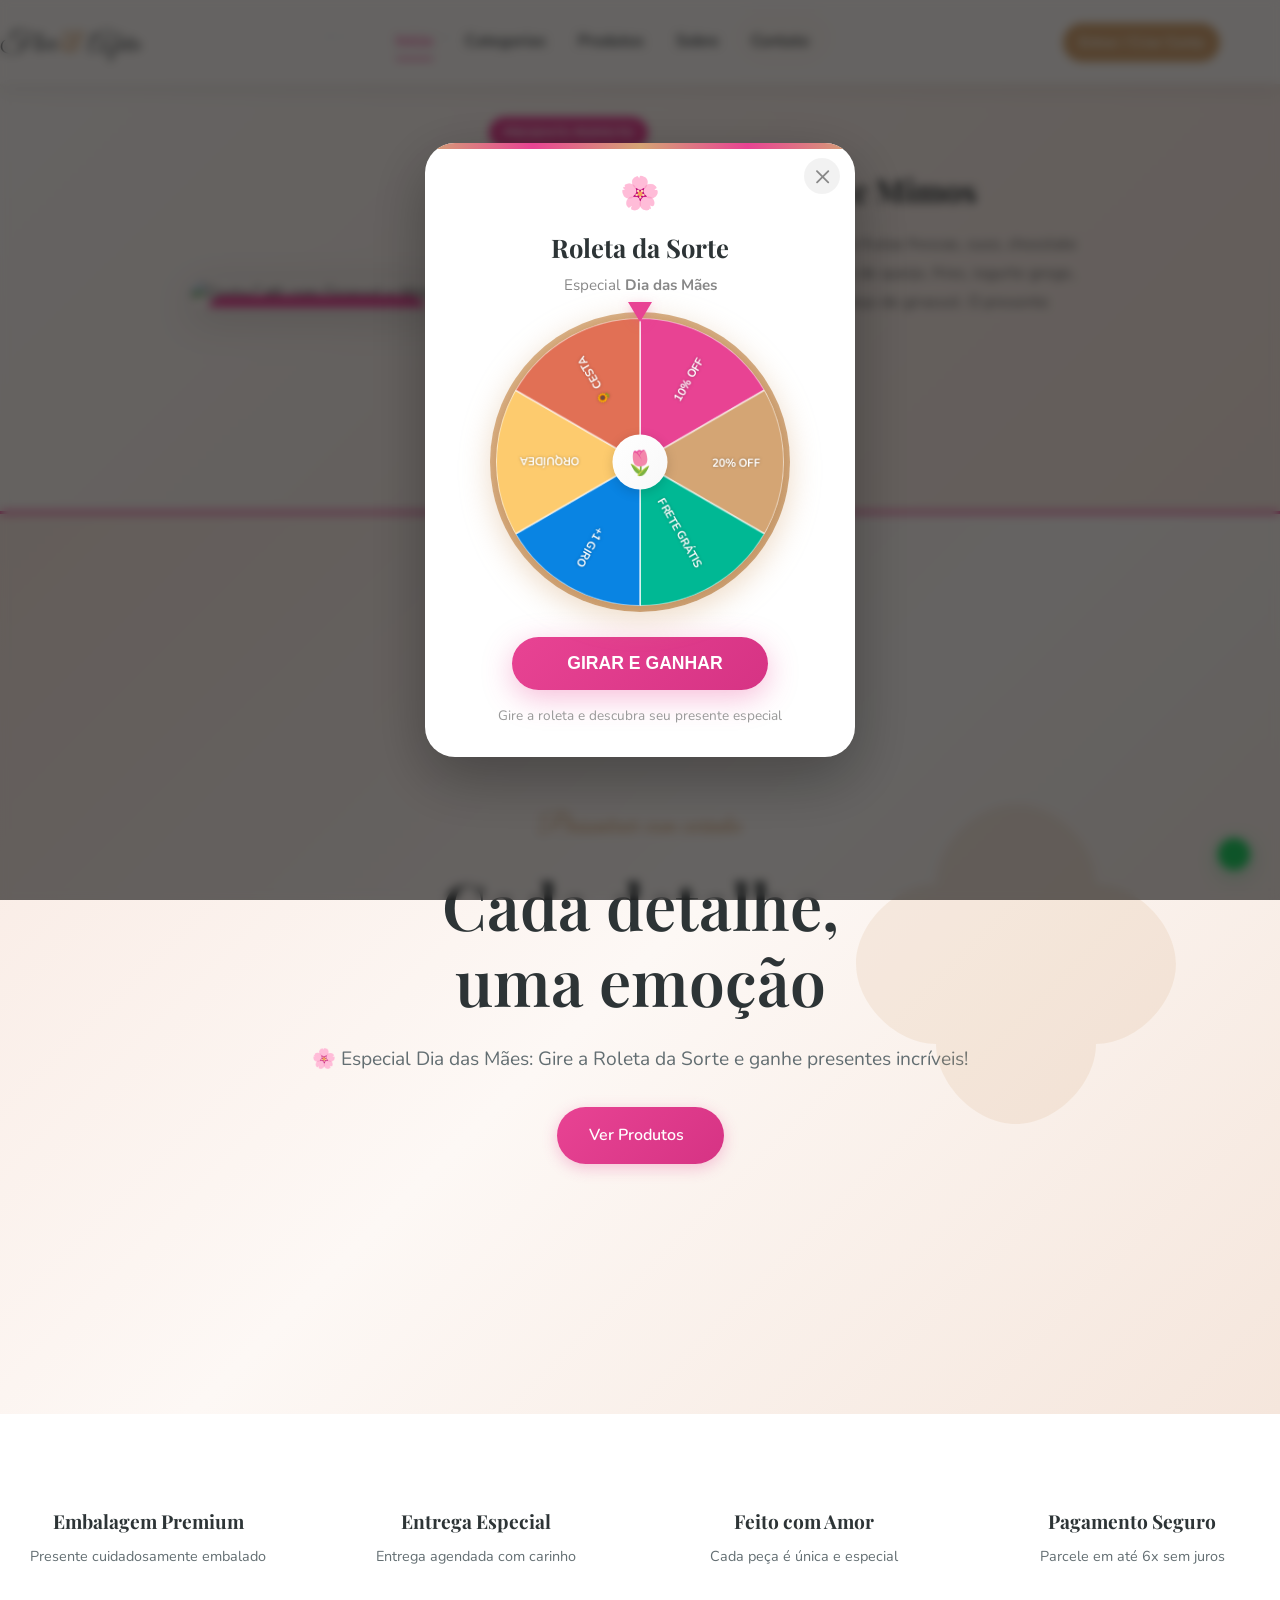
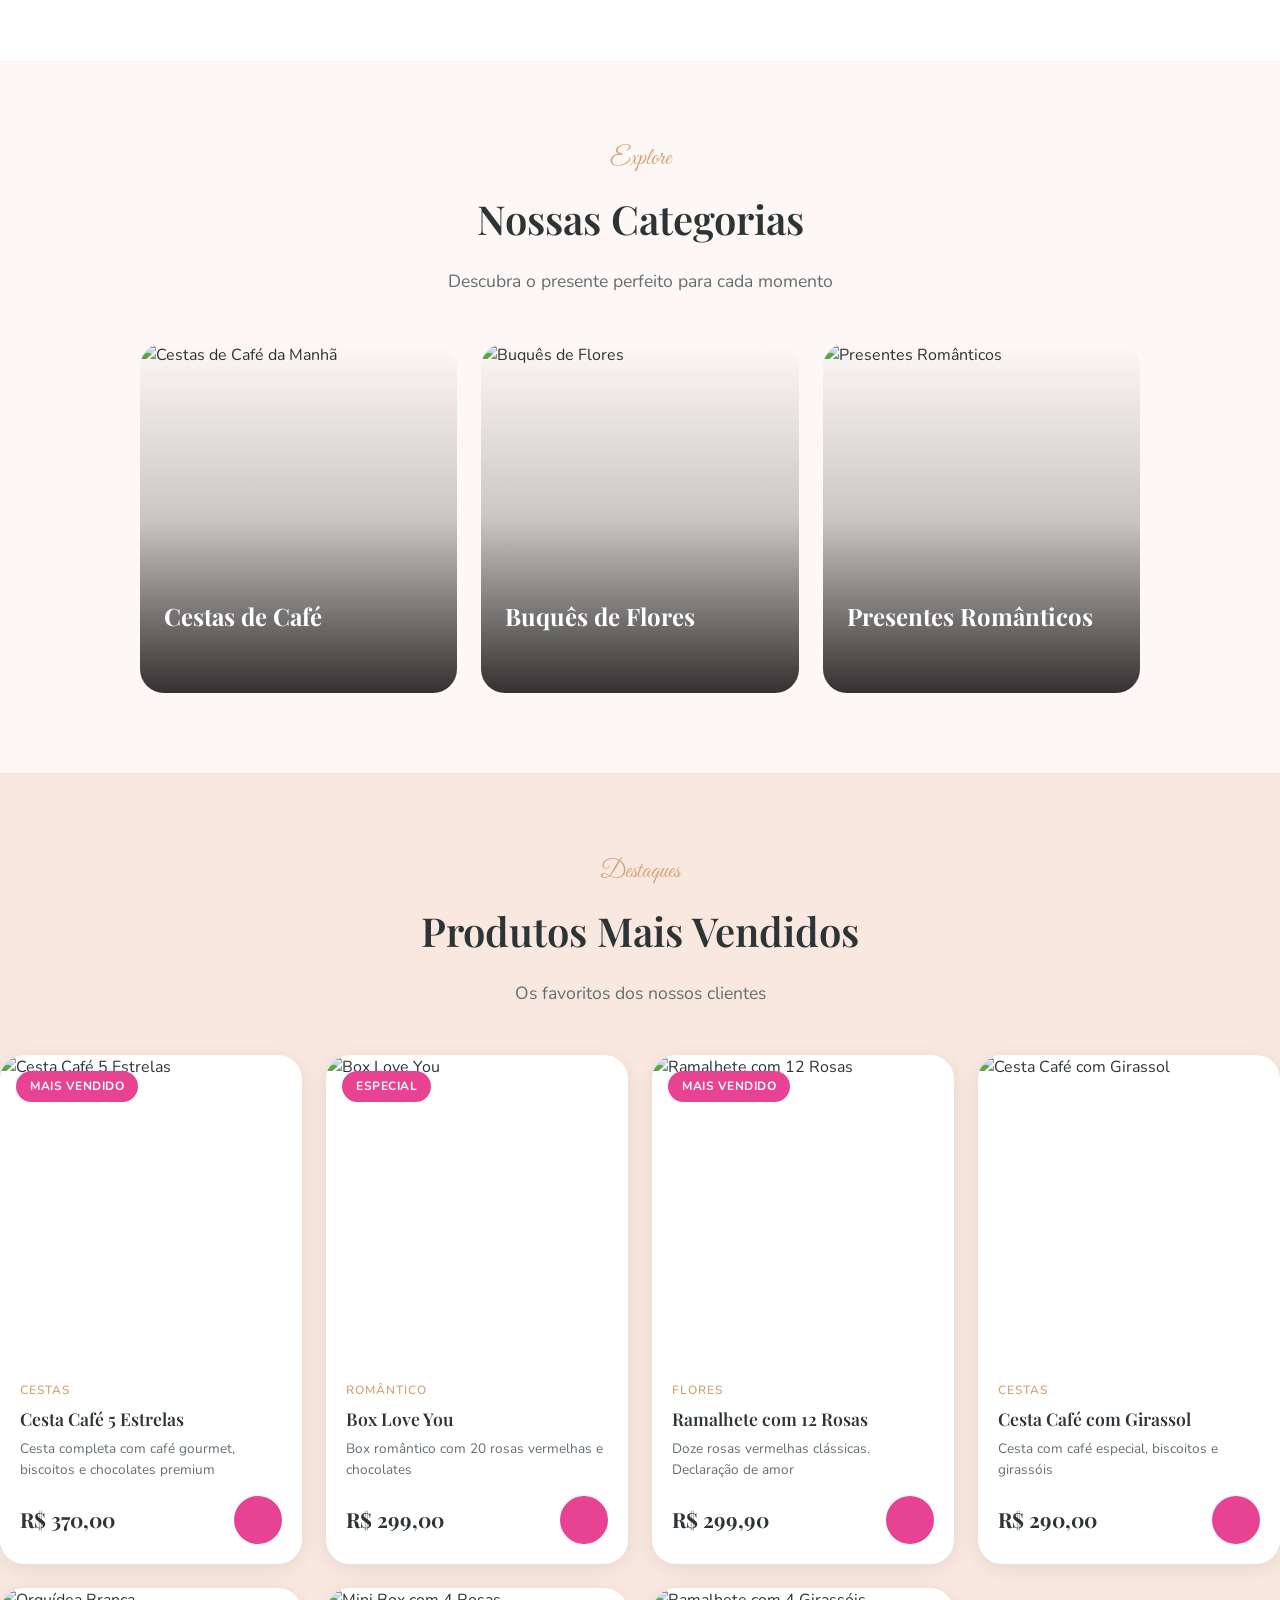
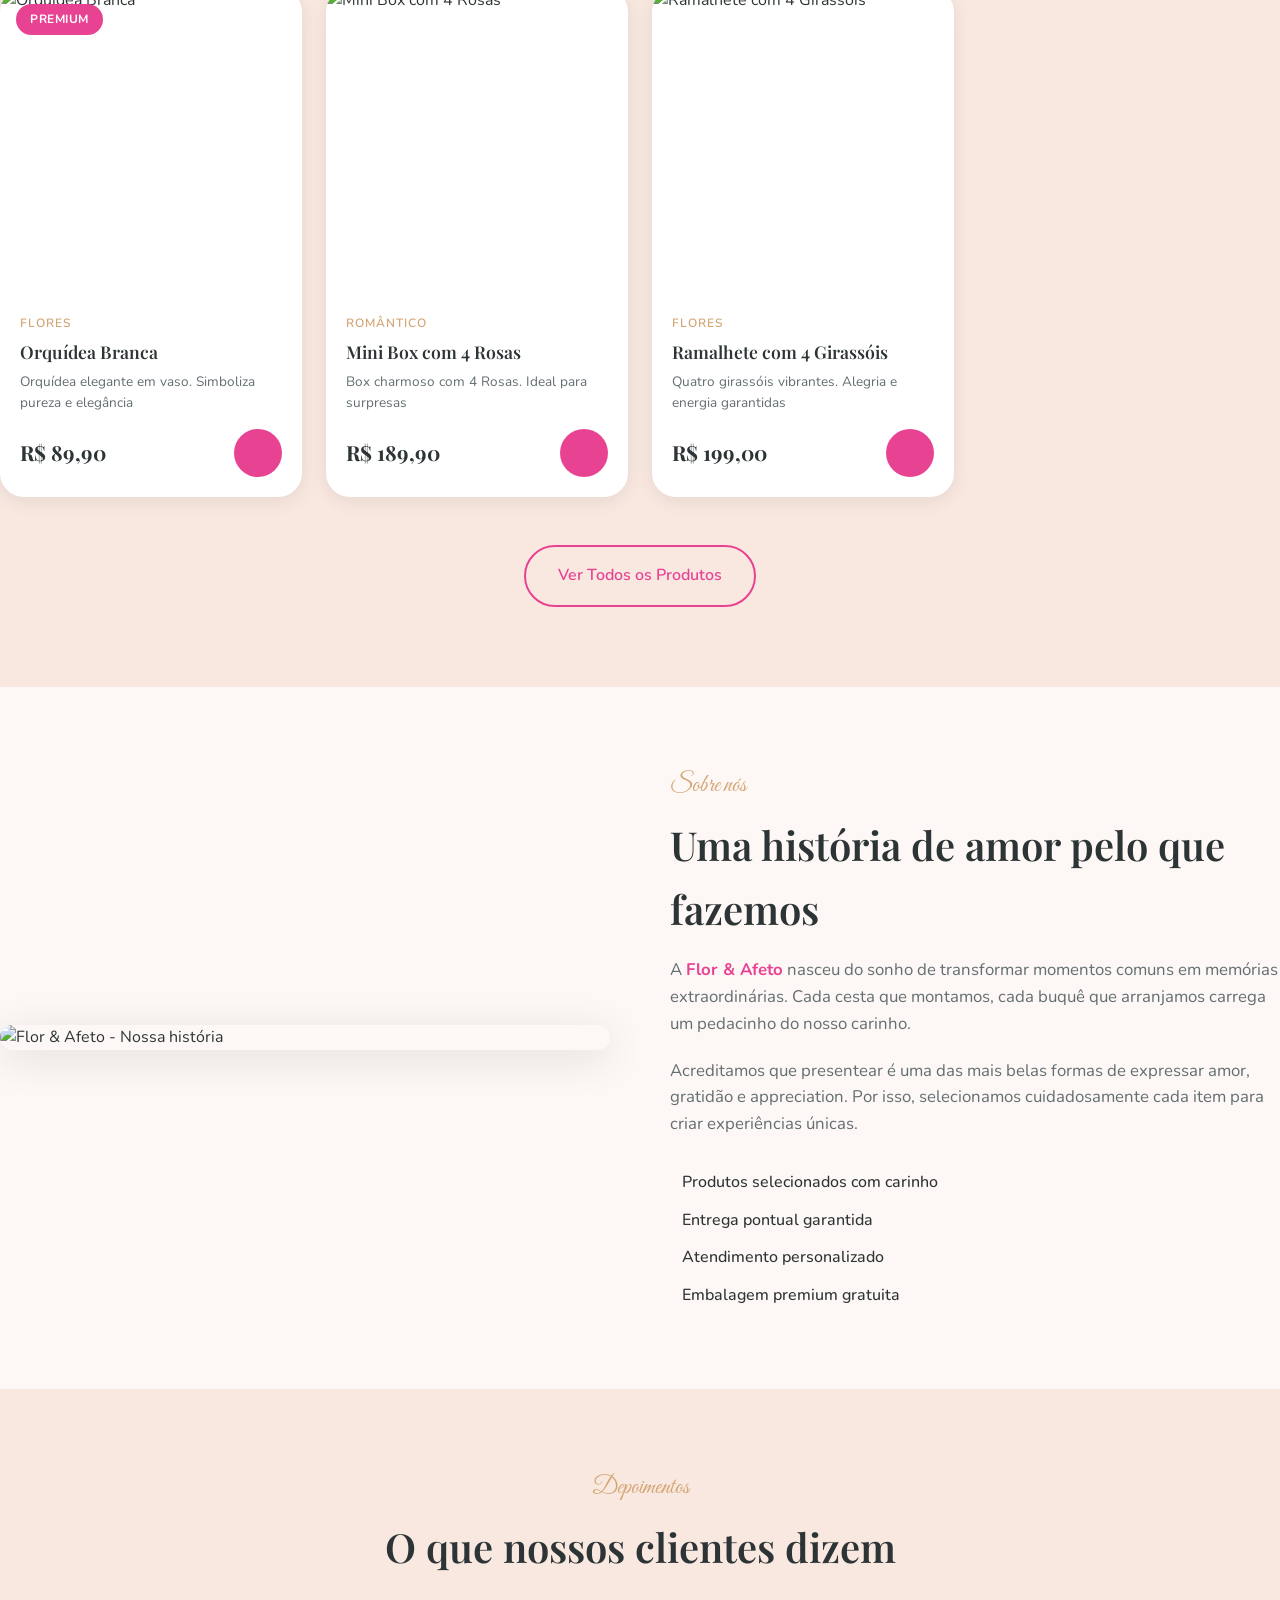
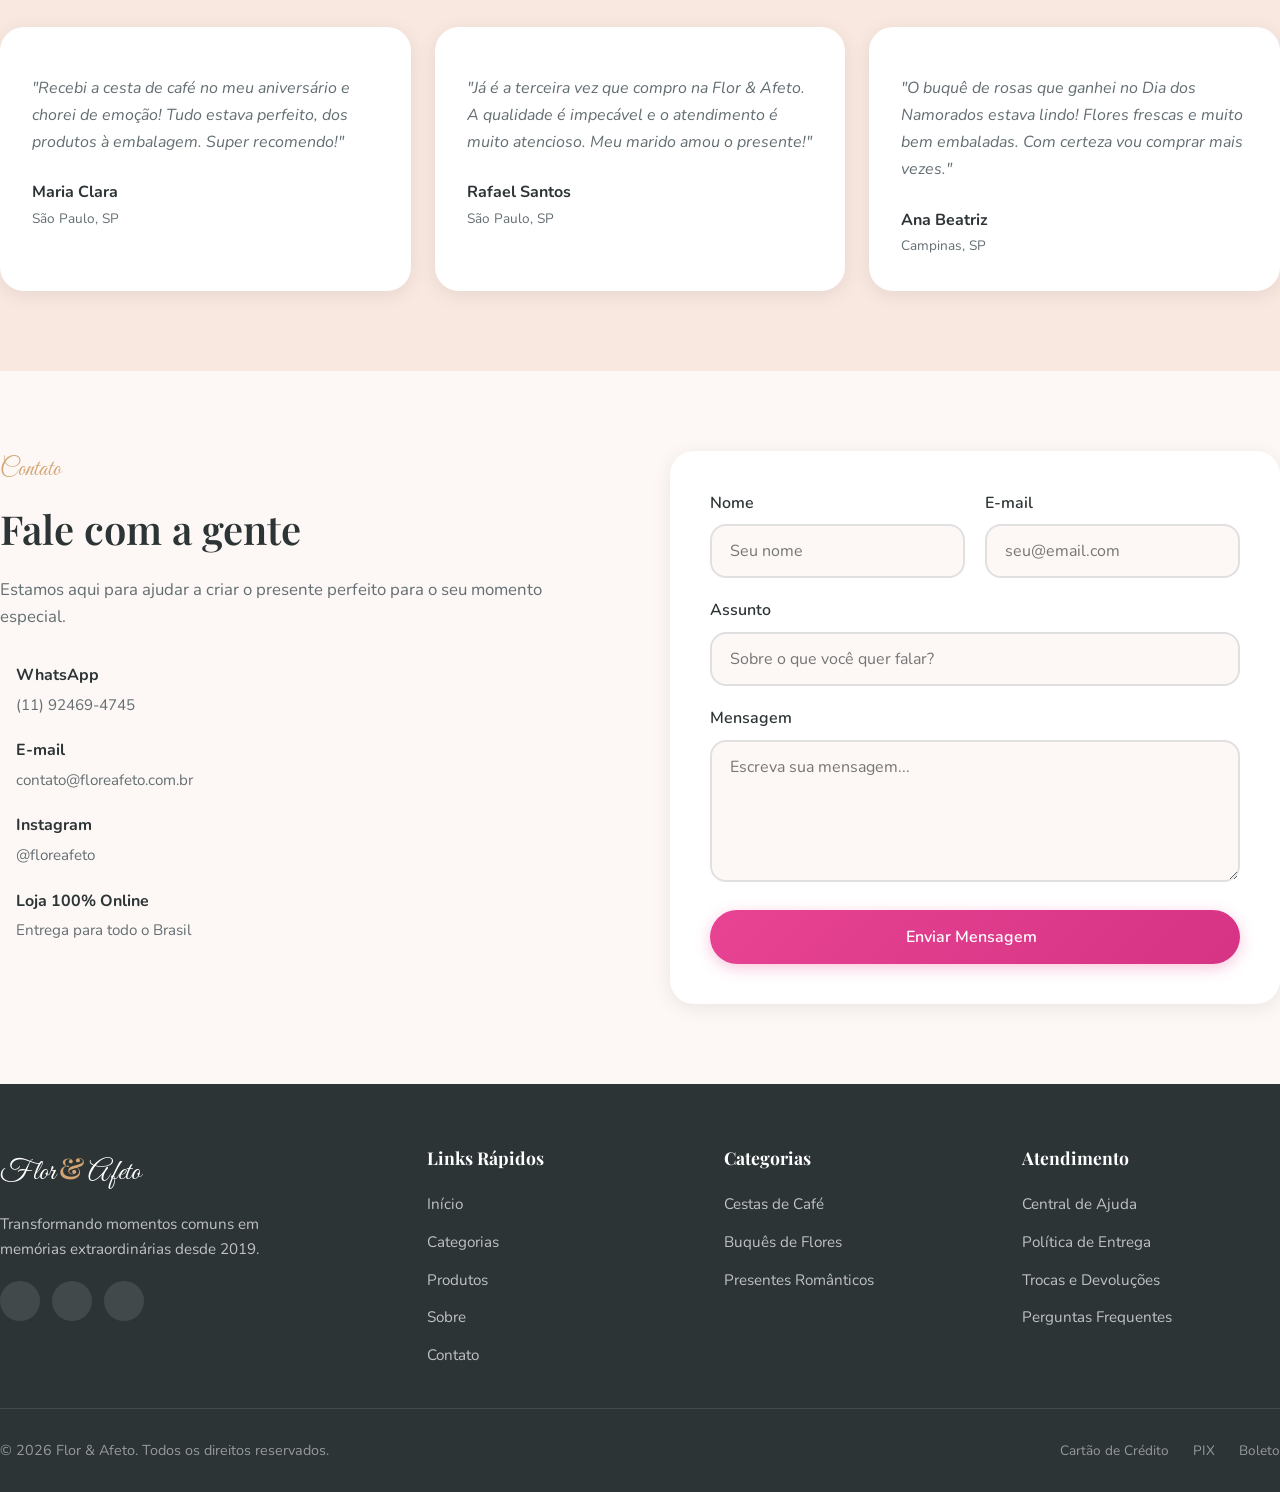
==== commit 67ae6f45: "Add files via upload" ====
--- a/index.html
+++ b/index.html
@@ -760,9 +760,11 @@
             width: 100%;
             max-height: 90vh;
             overflow-y: auto;
+            overflow-x: hidden;
             position: relative;
             animation: roletaSlideIn 0.6s cubic-bezier(0.34, 1.56, 0.64, 1);
             box-shadow: 0 20px 60px rgba(0,0,0,0.3);
+            margin: 0 auto;
         }
         @keyframes roletaSlideIn {
             from { transform: scale(0.7) translateY(30px); opacity: 0; }
@@ -823,6 +825,12 @@
             height: 300px;
             margin: 0 auto;
         }
+        .roleta-modal-container canvas {
+            width: 100% !important;
+            height: 100% !important;
+            image-rendering: -webkit-optimize-contrast;
+            image-rendering: crisp-edges;
+        }
         .roleta-modal-outer {
             width: 100%;
             height: 100%;
@@ -837,6 +845,9 @@
             border-radius: 50%;
             overflow: hidden;
             transition: transform 4s cubic-bezier(0.17, 0.67, 0.12, 0.99);
+            will-change: transform;
+            -webkit-backface-visibility: hidden;
+            backface-visibility: hidden;
         }
         .roleta-modal-pointer {
             position: absolute;
@@ -1020,11 +1031,13 @@
         }
         
         @media (max-width: 576px) {
+            .roleta-modal-overlay { padding: 15px 10px; align-items: flex-start; padding-top: 10vh; }
+            .roleta-modal-content { max-width: 100%; border-radius: 24px; }
+            .roleta-modal-header { padding: 20px 16px 10px; }
+            .roleta-modal-header h2 { font-size: 1.3rem; }
+            .roleta-modal-body { padding: 0 16px 24px; }
             .roleta-modal-container { width: 260px; height: 260px; }
-            .roleta-modal-header h2 { font-size: 1.3rem; }
-            .roleta-modal-content { max-width: 95vw; margin: 0 auto; }
-            .roleta-modal-body { padding: 0 15px 20px; }
-            .roleta-modal-premio-content { padding: 24px 16px; max-width: 95vw; max-height: 90vh; }
+            .roleta-modal-premio-content { padding: 24px 16px; max-width: 100%; max-height: 90vh; }
             .roleta-modal-premio-content h2 { font-size: 1.4rem; }
             .premio-icon { font-size: 2rem; }
             .premio-congrats { font-size: 0.85rem; margin-bottom: 12px; }
@@ -1034,19 +1047,31 @@
             .premio-valor-gratis { font-size: 0.9rem; padding: 6px 16px; }
             .btn-ir-carrinho { padding: 12px 20px !important; font-size: 0.9rem !important; }
             .btn-fechar-modal { padding: 8px 20px !important; font-size: 0.8rem !important; }
+            .roleta-btn-girar { padding: 14px 35px; font-size: 1rem; }
             .btn-girar-header {
                 width: 100% !important;
                 text-align: center;
                 justify-content: center;
             }
         }
-        @media (max-width: 375px) {
+        @media (max-width: 420px) {
             .roleta-modal-container { width: 240px; height: 240px; }
             .roleta-modal-premio-content { padding: 20px 12px; }
             .roleta-modal-premio-content h2 { font-size: 1.3rem; }
             .premio-nome { font-size: 0.95rem; }
         }
+        @media (max-width: 360px) {
+            .roleta-modal-overlay { padding: 10px 6px; padding-top: 5vh; }
+            .roleta-modal-content { border-radius: 20px; }
+            .roleta-modal-container { width: 220px; height: 220px; }
+            .roleta-modal-header { padding: 16px 12px 8px; }
+            .roleta-modal-header h2 { font-size: 1.15rem; }
+            .roleta-modal-body { padding: 0 10px 18px; }
+            .roleta-btn-girar { padding: 12px 28px; font-size: 0.95rem; margin-top: 18px; }
+            .roleta-disclaimer { font-size: 0.75rem; margin-top: 10px; }
+        }
         @media (max-width: 320px) {
+            .roleta-modal-container { width: 200px; height: 200px; }
             .roleta-modal-premio-content { padding: 16px 10px; max-height: 95vh; }
             .premio-icon { font-size: 1.8rem; }
             .roleta-modal-premio-content h2 { font-size: 1.2rem; }
